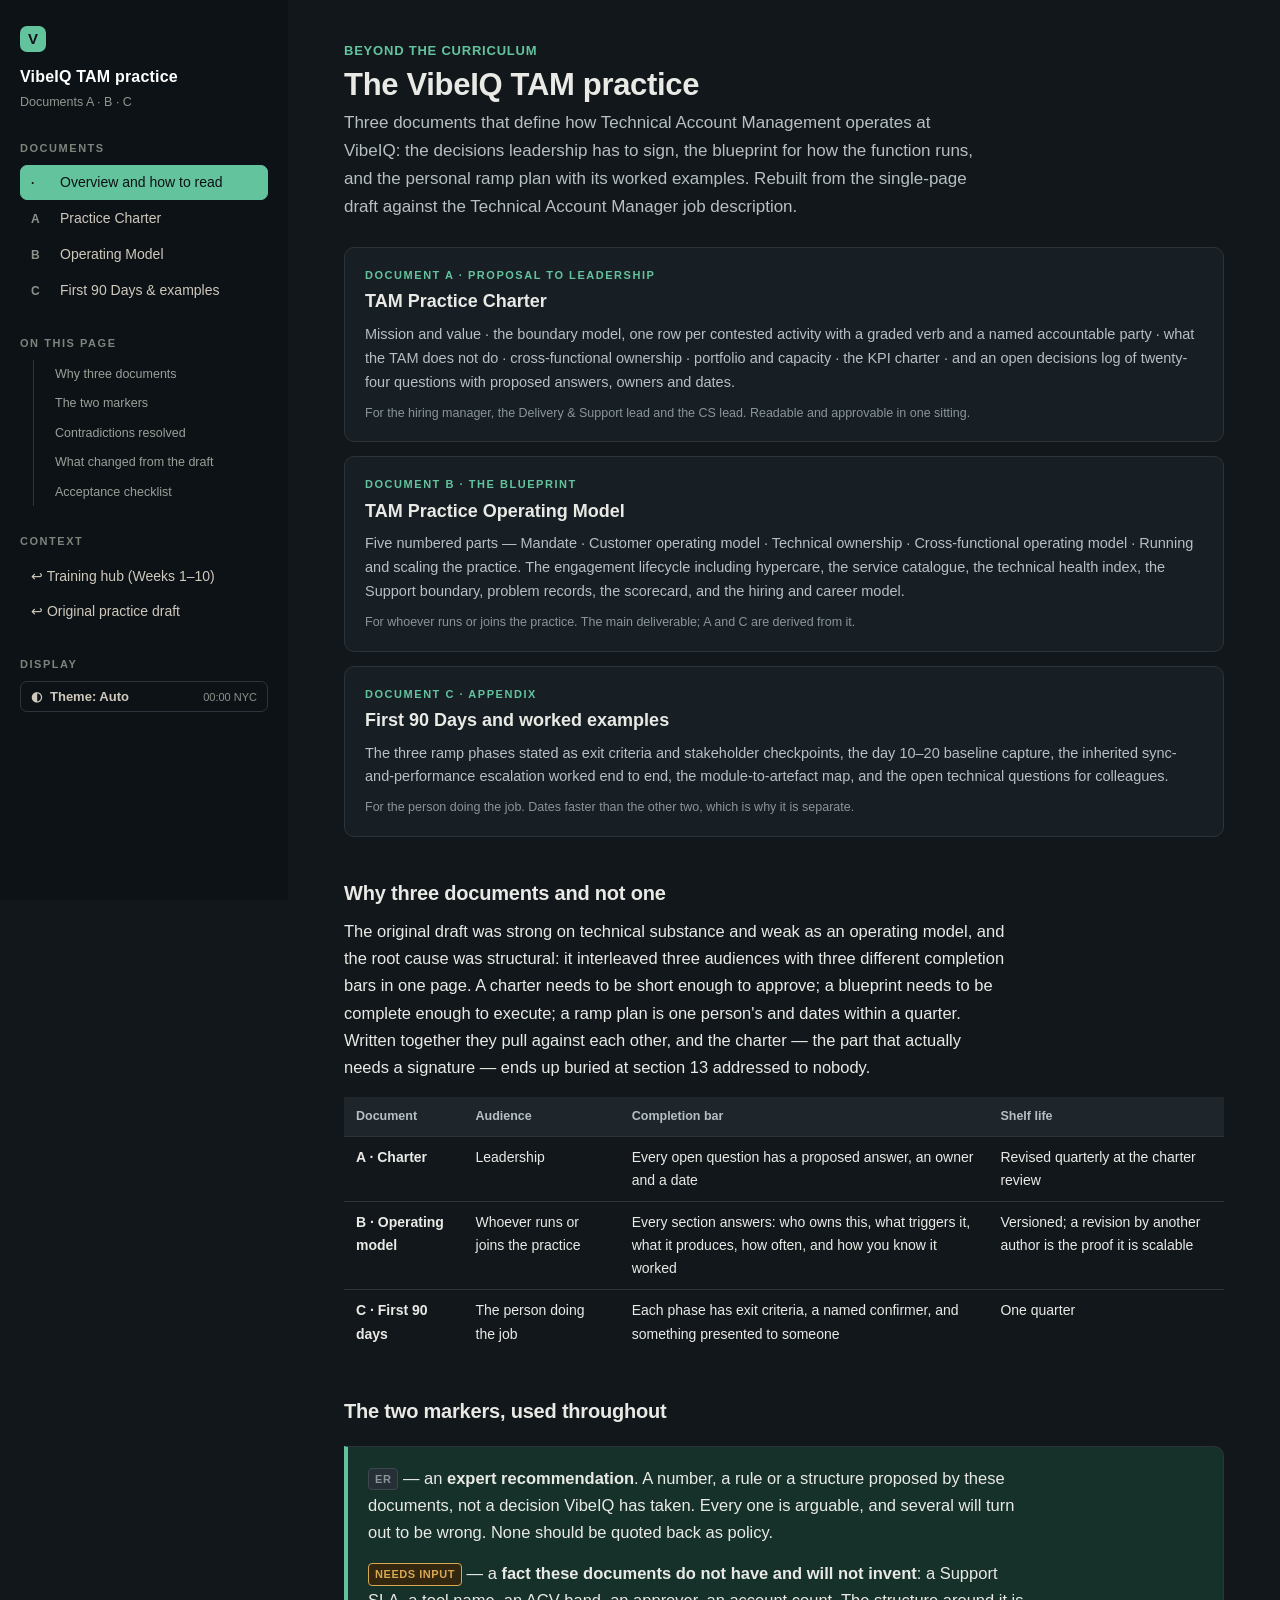
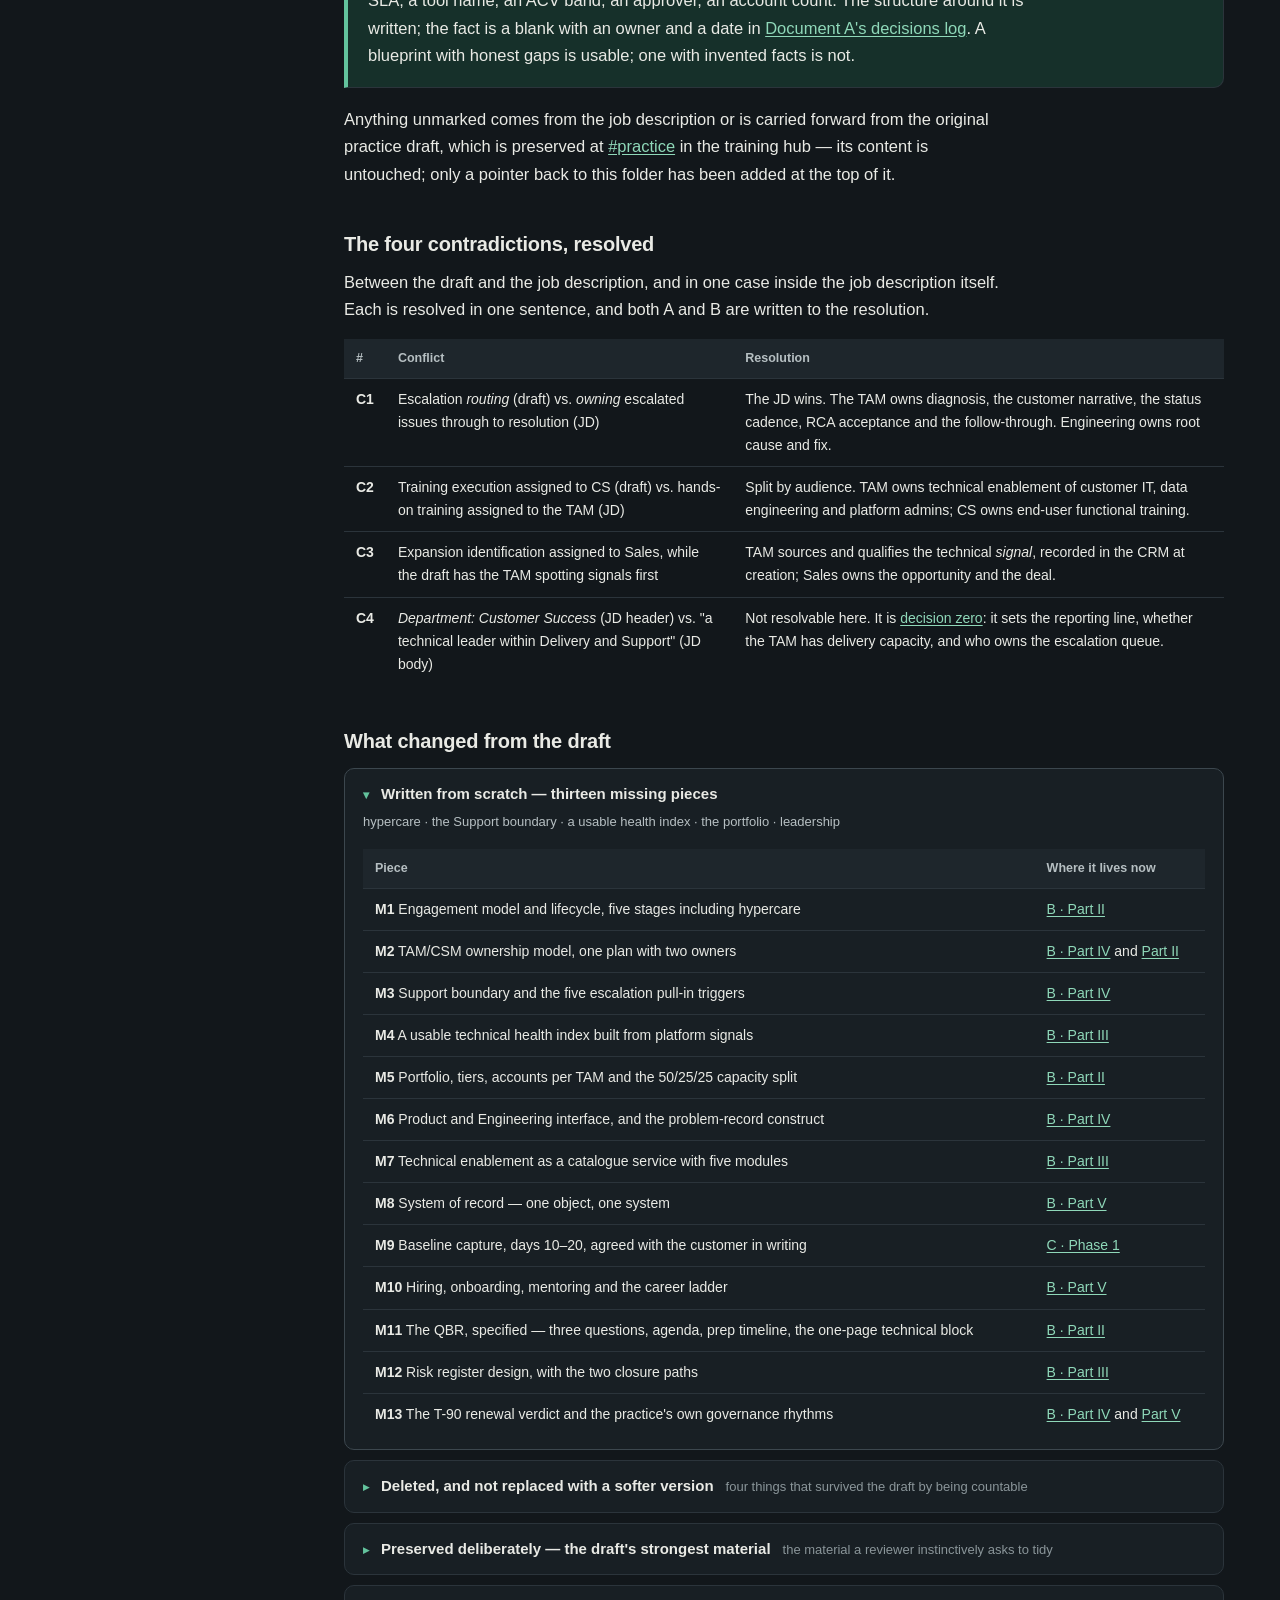
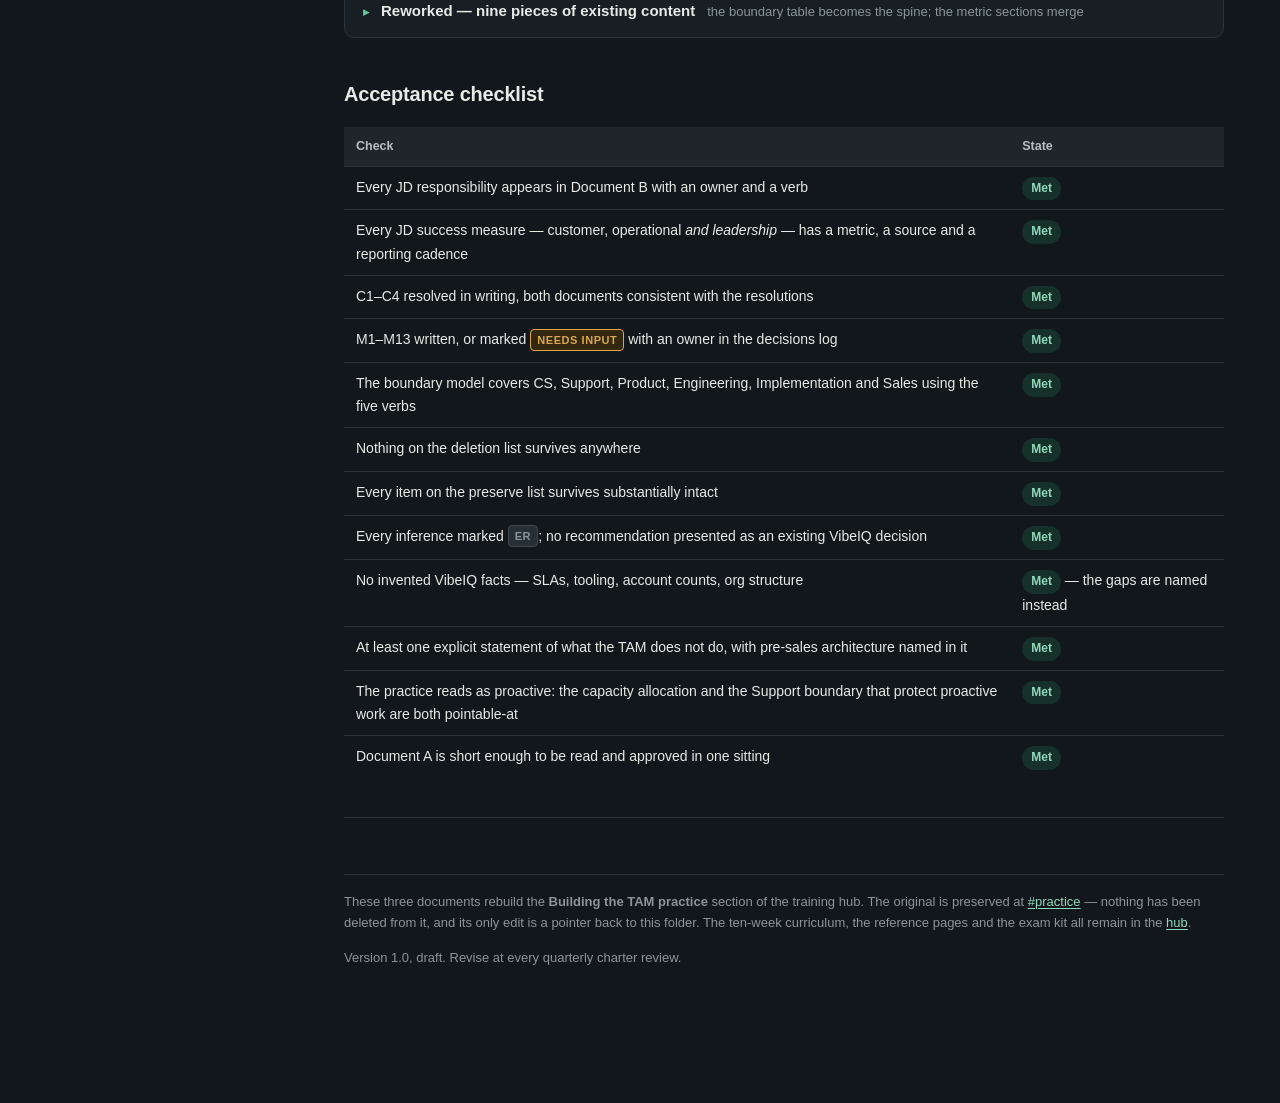
==== practice/index.html @ 3823ddb2 "Rebuild the TAM practice as three documents in practice/ The #practice page was strong on technical " ====
<!doctype html>
<html lang="en">
<meta charset="utf-8">
<meta name="viewport" content="width=device-width, initial-scale=1">
<title>VibeIQ TAM Practice — Documents A, B and C</title>
<link rel="stylesheet" href="practice.css">
<link rel="stylesheet" href="../theme.css">
<script src="../theme.js"></script>
<body>
<div class="wrap">

<aside class="sidebar">
  <div class="brand">
    <div class="dot">V</div>
    <h1>VibeIQ TAM practice</h1>
    <p>Documents A · B · C</p>
  </div>

  <div class="navlabel">DOCUMENTS</div>
  <nav>
    <a href="index.html" class="active"><span class="wk">·</span> Overview and how to read</a>
    <a href="charter.html"><span class="wk">A</span> Practice Charter</a>
    <a href="operating-model.html"><span class="wk">B</span> Operating Model</a>
    <a href="first-90-days.html"><span class="wk">C</span> First 90 Days &amp; examples</a>
  </nav>

  <div class="navlabel">ON THIS PAGE</div>
  <nav>
    <div class="sub">
      <a href="#three">Why three documents</a>
      <a href="#markers">The two markers</a>
      <a href="#resolutions">Contradictions resolved</a>
      <a href="#changes">What changed from the draft</a>
      <a href="#checklist">Acceptance checklist</a>
    </div>
  </nav>

  <div class="navlabel">CONTEXT</div>
  <nav>
    <a href="../index.html">↩ Training hub (Weeks 1–10)</a>
    <a href="../index.html#practice">↩ Original practice draft</a>
  </nav>

  <div class="navlabel">DISPLAY</div>
  <button class="themectl" data-theme-toggle type="button"></button>
</aside>

<main class="main">
  <div class="topbar">
    <button data-nav-toggle type="button">☰</button>
    <span>TAM practice</span>
  </div>

  <div class="col">

    <p class="eyebrow">Beyond the curriculum</p>
    <h2 class="title">The VibeIQ TAM practice</h2>
    <p class="lede">Three documents that define how Technical Account Management operates at VibeIQ:
      the decisions leadership has to sign, the blueprint for how the function runs, and the personal
      ramp plan with its worked examples. Rebuilt from the single-page draft against the Technical
      Account Manager job description.</p>

    <div class="dgrid">
      <a class="dcard" href="charter.html">
        <span class="dk">Document A · proposal to leadership</span>
        <span class="dt">TAM Practice Charter</span>
        <p class="dd">Mission and value · the boundary model, one row per contested activity with a
          graded verb and a named accountable party · what the TAM does not do · cross-functional
          ownership · portfolio and capacity · the KPI charter · and an open decisions log of
          twenty-four questions with proposed answers, owners and dates.</p>
        <p class="dm">For the hiring manager, the Delivery &amp; Support lead and the CS lead.
          Readable and approvable in one sitting.</p>
      </a>
      <a class="dcard" href="operating-model.html">
        <span class="dk">Document B · the blueprint</span>
        <span class="dt">TAM Practice Operating Model</span>
        <p class="dd">Five numbered parts — Mandate · Customer operating model · Technical ownership ·
          Cross-functional operating model · Running and scaling the practice. The engagement
          lifecycle including hypercare, the service catalogue, the technical health index, the
          Support boundary, problem records, the scorecard, and the hiring and career model.</p>
        <p class="dm">For whoever runs or joins the practice. The main deliverable; A and C are
          derived from it.</p>
      </a>
      <a class="dcard" href="first-90-days.html">
        <span class="dk">Document C · appendix</span>
        <span class="dt">First 90 Days and worked examples</span>
        <p class="dd">The three ramp phases stated as exit criteria and stakeholder checkpoints, the
          day 10–20 baseline capture, the inherited sync-and-performance escalation worked end to
          end, the module-to-artefact map, and the open technical questions for colleagues.</p>
        <p class="dm">For the person doing the job. Dates faster than the other two, which is why it
          is separate.</p>
      </a>
    </div>

<!-- ==================================================================== -->
    <h3 id="three">Why three documents and not one</h3>

    <p>The original draft was strong on technical substance and weak as an operating model, and the
      root cause was structural: it interleaved three audiences with three different completion bars
      in one page. A charter needs to be short enough to approve; a blueprint needs to be complete
      enough to execute; a ramp plan is one person's and dates within a quarter. Written together they
      pull against each other, and the charter — the part that actually needs a signature — ends up
      buried at section 13 addressed to nobody.</p>

    <div class="tscroll">
      <table>
        <thead><tr><th>Document</th><th>Audience</th><th>Completion bar</th><th>Shelf life</th></tr></thead>
        <tbody>
          <tr><td><strong>A · Charter</strong></td><td>Leadership</td><td>Every open question has a proposed answer, an owner and a date</td><td>Revised quarterly at the charter review</td></tr>
          <tr><td><strong>B · Operating model</strong></td><td>Whoever runs or joins the practice</td><td>Every section answers: who owns this, what triggers it, what it produces, how often, and how you know it worked</td><td>Versioned; a revision by another author is the proof it is scalable</td></tr>
          <tr><td><strong>C · First 90 days</strong></td><td>The person doing the job</td><td>Each phase has exit criteria, a named confirmer, and something presented to someone</td><td>One quarter</td></tr>
        </tbody>
      </table>
    </div>

<!-- ==================================================================== -->
    <h3 id="markers">The two markers, used throughout</h3>

    <div class="card keystone">
      <p><span class="er">ER</span> — an <strong>expert recommendation</strong>. A number, a rule or a
        structure proposed by these documents, not a decision VibeIQ has taken. Every one is arguable,
        and several will turn out to be wrong. None should be quoted back as policy.</p>
      <p style="margin-bottom:0"><span class="ni">NEEDS INPUT</span> — a <strong>fact these documents
        do not have and will not invent</strong>: a Support SLA, a tool name, an ACV band, an
        approver, an account count. The structure around it is written; the fact is a blank with an
        owner and a date in <a class="link" href="charter.html#decisions">Document A's decisions
        log</a>. A blueprint with honest gaps is usable; one with invented facts is not.</p>
    </div>

    <p>Anything unmarked comes from the job description or is carried forward from the original
      practice draft, which is preserved at
      <a class="link" href="../index.html#practice">#practice</a> in the training hub — its content is
      untouched; only a pointer back to this folder has been added at the top of it.</p>

<!-- ==================================================================== -->
    <h3 id="resolutions">The four contradictions, resolved</h3>

    <p>Between the draft and the job description, and in one case inside the job description itself.
      Each is resolved in one sentence, and both A and B are written to the resolution.</p>

    <div class="tscroll wide">
      <table>
        <thead><tr><th style="width:3em">#</th><th>Conflict</th><th>Resolution</th></tr></thead>
        <tbody>
          <tr><td><strong>C1</strong></td><td>Escalation <em>routing</em> (draft) vs. <em>owning</em> escalated issues through to resolution (JD)</td><td>The JD wins. The TAM owns diagnosis, the customer narrative, the status cadence, RCA acceptance and the follow-through. Engineering owns root cause and fix.</td></tr>
          <tr><td><strong>C2</strong></td><td>Training execution assigned to CS (draft) vs. hands-on training assigned to the TAM (JD)</td><td>Split by audience. TAM owns technical enablement of customer IT, data engineering and platform admins; CS owns end-user functional training.</td></tr>
          <tr><td><strong>C3</strong></td><td>Expansion identification assigned to Sales, while the draft has the TAM spotting signals first</td><td>TAM sources and qualifies the technical <em>signal</em>, recorded in the CRM at creation; Sales owns the opportunity and the deal.</td></tr>
          <tr><td><strong>C4</strong></td><td><em>Department: Customer Success</em> (JD header) vs. "a technical leader within Delivery and Support" (JD body)</td><td>Not resolvable here. It is <a class="link" href="charter.html#decisions">decision zero</a>: it sets the reporting line, whether the TAM has delivery capacity, and who owns the escalation queue.</td></tr>
        </tbody>
      </table>
    </div>

<!-- ==================================================================== -->
    <h3 id="changes">What changed from the draft</h3>

    <details open>
      <summary><span class="plabel">Written from scratch — thirteen missing pieces</span>
        <span class="ppeek">hypercare · the Support boundary · a usable health index · the portfolio · leadership</span></summary>
      <div class="tscroll">
        <table>
          <thead><tr><th>Piece</th><th>Where it lives now</th></tr></thead>
          <tbody>
            <tr><td><strong>M1</strong> Engagement model and lifecycle, five stages including hypercare</td><td><a class="link" href="operating-model.html#lifecycle">B · Part II</a></td></tr>
            <tr><td><strong>M2</strong> TAM/CSM ownership model, one plan with two owners</td><td><a class="link" href="operating-model.html#with-cs">B · Part IV</a> and <a class="link" href="operating-model.html#account-plan">Part II</a></td></tr>
            <tr><td><strong>M3</strong> Support boundary and the five escalation pull-in triggers</td><td><a class="link" href="operating-model.html#with-support">B · Part IV</a></td></tr>
            <tr><td><strong>M4</strong> A usable technical health index built from platform signals</td><td><a class="link" href="operating-model.html#health">B · Part III</a></td></tr>
            <tr><td><strong>M5</strong> Portfolio, tiers, accounts per TAM and the 50/25/25 capacity split</td><td><a class="link" href="operating-model.html#portfolio">B · Part II</a></td></tr>
            <tr><td><strong>M6</strong> Product and Engineering interface, and the problem-record construct</td><td><a class="link" href="operating-model.html#with-product">B · Part IV</a></td></tr>
            <tr><td><strong>M7</strong> Technical enablement as a catalogue service with five modules</td><td><a class="link" href="operating-model.html#adoption">B · Part III</a></td></tr>
            <tr><td><strong>M8</strong> System of record — one object, one system</td><td><a class="link" href="operating-model.html#tooling">B · Part V</a></td></tr>
            <tr><td><strong>M9</strong> Baseline capture, days 10–20, agreed with the customer in writing</td><td><a class="link" href="first-90-days.html#baseline">C · Phase 1</a></td></tr>
            <tr><td><strong>M10</strong> Hiring, onboarding, mentoring and the career ladder</td><td><a class="link" href="operating-model.html#people">B · Part V</a></td></tr>
            <tr><td><strong>M11</strong> The QBR, specified — three questions, agenda, prep timeline, the one-page technical block</td><td><a class="link" href="operating-model.html#account-plan">B · Part II</a></td></tr>
            <tr><td><strong>M12</strong> Risk register design, with the two closure paths</td><td><a class="link" href="operating-model.html#health">B · Part III</a></td></tr>
            <tr><td><strong>M13</strong> The T-90 renewal verdict and the practice's own governance rhythms</td><td><a class="link" href="operating-model.html#with-cs">B · Part IV</a> and <a class="link" href="operating-model.html#governance">Part V</a></td></tr>
          </tbody>
        </table>
      </div>
    </details>

    <details>
      <summary><span class="plabel">Deleted, and not replaced with a softer version</span>
        <span class="ppeek">four things that survived the draft by being countable</span></summary>
      <ul>
        <li><strong>Account health score as "risk indicators identified ÷ total possible".</strong> An
          unknowable denominator, a numerator that rewards finding more risks, and a number that
          measures the TAM rather than the account. Replaced by the six-signal
          <a class="link" href="operating-model.html#health">technical health index</a>.</li>
        <li><strong>"Scheduled QBR cadence adherence" as a metric.</strong> Satisfied by holding a bad
          meeting — exactly the activity-without-outcome measure the draft's own anti-metrics tier
          rejects. Replaced by <em>dated actions produced per QBR and closed by the next one</em>.</li>
        <li><strong>"Zero drift incidents" as year-one evidence.</strong> Absence-of-event evidence,
          the same failure as "no escalations last quarter". The evidence is the audit that ran and
          the checklist that was adopted.</li>
        <li><strong>"12-month technical roadmap with dependency tree" as a day 61–90 deliverable.</strong>
          It presumes authority and inputs a ninety-day TAM does not have. Downgraded to a 12-month
          roadmap <em>of themes</em>, co-authored with the customer's IT lead and explicitly dependent
          on VibeIQ roadmap confirmation.</li>
      </ul>
    </details>

    <details>
      <summary><span class="plabel">Preserved deliberately — the draft's strongest material</span>
        <span class="ppeek">the material a reviewer instinctively asks to tidy</span></summary>
      <p>Carried forward substantially intact, because it is the part that costs the author something
        and therefore the part that is credible:</p>
      <ul>
        <li>The <strong>anti-metrics tier</strong>, including "no escalations last quarter" named as a
          possible sign of underdiagnosis, "the system is working" as unqualified, activity metrics
          with no outcome tie, and TAM billable hours as an inverted incentive.</li>
        <li>The <strong>instrumentation discipline</strong> — a source, a caveat and a validity horizon
          for every number, including the 90-day workflow dashboard and the 24-hour baseline link
          expiry. Where a signal has no source, that is a finding, not a gap.</li>
        <li>The <strong>honest MTTR treatment</strong> — containment and permanent-fix clocks kept
          separate, a stop-clock rule agreed in advance, never averaged.</li>
        <li>The <strong>honest NPS treatment</strong> — the TAM-moveable portion is "would recommend
          this TAM", moved by predictive discovery and escalation clarity rather than responsiveness,
          reported alongside account NPS with both labelled.</li>
        <li>The <strong>templating rule</strong> — anything done twice gets templated the second time
          it is done, while the second instance is still fresh — and the Tier 1/2/3 classification.</li>
        <li>The <strong>day-one sequence</strong> — configuration export before anyone's memory, then
          an end-to-end record trace, then the attribute-ownership audit and data-model health check.</li>
        <li>The <strong>attribute-ownership map</strong>, one row per attribute across three systems
          with a conflict rule.</li>
        <li>The <strong>relationship habit</strong> — bring one risk you found before the customer did,
          every time.</li>
        <li><strong>"Named, repeatable deliverables rather than availability"</strong> as the
          organising idea of the service catalogue.</li>
        <li><strong>Every citation to the Week 1–10 artefacts</strong>, mapped explicitly in
          <a class="link" href="first-90-days.html#artefact-map">Document C</a>.</li>
      </ul>
    </details>

    <details>
      <summary><span class="plabel">Reworked — nine pieces of existing content</span>
        <span class="ppeek">the boundary table becomes the spine; the metric sections merge</span></summary>
      <div class="tscroll">
        <table>
          <tbody>
            <tr><th style="width:4em">E1</th><td>The boundary table is rebuilt with graded verbs and rows for Support, Implementation and the CSM, and placed at the top of both A and B.</td></tr>
            <tr><th>E2</th><td>The service catalogue gains trigger, duration, required inputs, output artefact and who else is involved — then a map to lifecycle stage and tier.</td></tr>
            <tr><th>E3</th><td>The two overlapping metric sections merge into one, anchored on the job description's fourteen criteria, with the four tiers folded in as a classification.</td></tr>
            <tr><th>E4</th><td>A causal metric hierarchy replaces the flat tier list, with one rule — a level cannot be green while the level below it is red — and reporting split by audience.</td></tr>
            <tr><th>E5</th><td>Operating detail added to the cadence rhythms, the improvement pipeline (WIP cap of three), instrumentation (dashboard, owner, manual flags) and template tiering (a six-part template standard).</td></tr>
            <tr><th>E6</th><td>Days 31–90 rewritten as phase exit criteria and stakeholder checkpoints instead of one item per week.</td></tr>
            <tr><th>E7</th><td>The inherited escalation moves to Document C and is referenced from B's escalation section.</td></tr>
            <tr><th>E8</th><td>"Growth, technically led" is dissolved: the signals move into technical health, the handoff into the Sales section.</td></tr>
            <tr><th>E9</th><td>The ask list becomes a decisions log with owners, forums, target dates and status.</td></tr>
          </tbody>
        </table>
      </div>
    </details>

<!-- ==================================================================== -->
    <h3 id="checklist">Acceptance checklist</h3>

    <div class="tscroll">
      <table>
        <thead><tr><th>Check</th><th>State</th></tr></thead>
        <tbody>
          <tr><td>Every JD responsibility appears in Document B with an owner and a verb</td><td><span class="pill p-green">Met</span></td></tr>
          <tr><td>Every JD success measure — customer, operational <em>and leadership</em> — has a metric, a source and a reporting cadence</td><td><span class="pill p-green">Met</span></td></tr>
          <tr><td>C1–C4 resolved in writing, both documents consistent with the resolutions</td><td><span class="pill p-green">Met</span></td></tr>
          <tr><td>M1–M13 written, or marked <span class="ni">NEEDS INPUT</span> with an owner in the decisions log</td><td><span class="pill p-green">Met</span></td></tr>
          <tr><td>The boundary model covers CS, Support, Product, Engineering, Implementation and Sales using the five verbs</td><td><span class="pill p-green">Met</span></td></tr>
          <tr><td>Nothing on the deletion list survives anywhere</td><td><span class="pill p-green">Met</span></td></tr>
          <tr><td>Every item on the preserve list survives substantially intact</td><td><span class="pill p-green">Met</span></td></tr>
          <tr><td>Every inference marked <span class="er">ER</span>; no recommendation presented as an existing VibeIQ decision</td><td><span class="pill p-green">Met</span></td></tr>
          <tr><td>No invented VibeIQ facts — SLAs, tooling, account counts, org structure</td><td><span class="pill p-green">Met</span> — the gaps are named instead</td></tr>
          <tr><td>At least one explicit statement of what the TAM does not do, with pre-sales architecture named in it</td><td><span class="pill p-green">Met</span></td></tr>
          <tr><td>The practice reads as proactive: the capacity allocation and the Support boundary that protect proactive work are both pointable-at</td><td><span class="pill p-green">Met</span></td></tr>
          <tr><td>Document A is short enough to be read and approved in one sitting</td><td><span class="pill p-green">Met</span></td></tr>
        </tbody>
      </table>
    </div>

    <hr class="divider">
    <div class="foot">
      <p>These three documents rebuild the <strong>Building the TAM practice</strong> section of the
        training hub. The original is preserved at
        <a class="link" href="../index.html#practice">#practice</a> — nothing has been deleted from it,
        and its only edit is a pointer back to this folder.
        The ten-week curriculum, the reference pages and the exam kit all remain in the
        <a class="link" href="../index.html">hub</a>.</p>
      <p>Version 1.0, draft. Revise at every quarterly charter review.</p>
    </div>

  </div>
</main>
</div>
<div class="scrim"></div>
<script src="practice.js"></script>
</body>
</html>
---- practice/practice.css ----
/* ==========================================================================
   VibeIQ TAM practice — shared stylesheet for the three practice documents

   The hub (../index.html) carries its styles inline because it is one page.
   This folder is four pages, so the same design tokens and component styles
   live here once. The token names are identical to the hub's :root block on
   purpose: ../theme.css redefines those names for the night palette and works
   unchanged against these pages.

   Anything added here needs a token in :root first — nothing below should be
   a one-off hex, or the night theme breaks silently.
   ========================================================================== */

:root{
  --ink:#141a1f;
  --ink-2:#3d4954;
  --ink-3:#6b7883;
  --paper:#f6f4ef;
  --panel:#ffffff;
  --line:#e2ddd3;
  --line-strong:#cfc8ba;
  --accent:#1d6e56;
  --accent-soft:#e1f0ea;
  --accent-ink:#0f4536;
  --amber:#9a6410;
  --amber-soft:#f6ecd8;
  --coral:#b0442a;
  --coral-soft:#f7e6df;
  --blue:#1a5a94;
  --blue-soft:#e4eef7;
  --crit:#a32d2d;
  --crit-soft:#f8e7e7;
  --sidebar-bg:#141a1f;
  --slab-bg:#141a1f;
  --code-bg:#eee9df;
  --code-ink:#3a2f1e;
  --th-bg:#efeadf;
  --track:#e6e1d6;
  --pill-neutral:#eceae4;
  --figure-bg:#ffffff;
  --sidebar-w:288px;
  --maxw:880px;
  --radius:10px;
}
*{box-sizing:border-box}
body{
  margin:0;color:var(--ink);background:var(--paper);
  font-family:-apple-system,BlinkMacSystemFont,"Segoe UI",Roboto,Helvetica,Arial,sans-serif;
  font-size:16.5px;line-height:1.65;-webkit-font-smoothing:antialiased;
}
code{font-family:ui-monospace,SFMono-Regular,Menlo,Consolas,monospace;font-size:.86em;
  background:var(--code-bg);padding:.08em .38em;border-radius:4px;color:var(--code-ink)}

/* ---- Layout ------------------------------------------------------------ */
.wrap{display:flex;min-height:100vh}
.sidebar{
  width:var(--sidebar-w);flex:0 0 var(--sidebar-w);
  background:var(--sidebar-bg);color:#d8d2c6;
  position:sticky;top:0;height:100vh;overflow-y:auto;padding:26px 20px 40px;
}
.brand{display:flex;flex-direction:column;gap:2px;margin-bottom:8px}
.brand .dot{width:26px;height:26px;border-radius:7px;background:var(--accent);
  display:flex;align-items:center;justify-content:center;color:#fff;font-weight:700;font-size:15px;margin-bottom:10px}
.brand h1{font-size:16px;margin:0;color:#fff;font-weight:600;letter-spacing:.2px}
.brand p{margin:0;font-size:12.5px;color:#8f978f}
.navlabel{font-size:11px;letter-spacing:.14em;color:#7c847c;margin:26px 0 8px;font-weight:600}
nav a{
  display:flex;align-items:baseline;gap:9px;text-decoration:none;color:#cfc9bd;
  padding:7px 10px;border-radius:7px;font-size:14px;line-height:1.35;margin:1px 0;
  border:1px solid transparent;transition:background .12s,color .12s;
}
nav a:hover{background:#1e262d;color:#fff}
nav a.active{background:var(--accent);color:#fff;border-color:var(--accent)}
nav a .wk{font-variant-numeric:tabular-nums;font-size:12px;color:#8a938a;min-width:20px;font-weight:700}
nav a.active .wk{color:#cdeadf}
.sub{margin:1px 0 7px 13px;padding-left:11px;border-left:1px solid #2c353d}
.sub a{font-size:12.5px;padding:5px 9px;color:#98a198;line-height:1.32;gap:0}
.sub a:hover{background:#1e262d;color:#fff}
.sub a.here{color:#7fd3b4;font-weight:600}

.main{flex:1;min-width:0;display:flex;justify-content:center;padding:0 28px 120px}
.col{width:100%;max-width:var(--maxw);padding-top:40px}

.eyebrow{color:var(--accent);font-weight:600;font-size:13px;margin:0 0 6px;
  letter-spacing:.06em;text-transform:uppercase}
h2.title{font-size:31px;line-height:1.15;margin:0 0 6px;font-weight:650;letter-spacing:-.01em}
.lede{font-size:17px;color:var(--ink-2);margin:0 0 26px;max-width:68ch}
h3{font-size:20px;margin:40px 0 8px;font-weight:620;letter-spacing:-.01em;scroll-margin-top:20px}
h4{font-size:16px;margin:24px 0 6px;font-weight:620;color:var(--ink)}
h5{font-size:11.5px;margin:18px 0 5px;font-weight:700;letter-spacing:.1em;
  text-transform:uppercase;color:var(--accent-ink)}
p{margin:0 0 14px;max-width:72ch}
ul,ol{max-width:72ch;margin:0 0 14px;padding-left:22px}
li{margin:5px 0}
a.link{color:var(--accent-ink);text-decoration:underline;text-underline-offset:2px}
.divider{height:1px;background:var(--line);border:0;margin:38px 0}

/* Part headers — Parts I–V are a dependency order and are numbered; the
   sections inside a part are a set and are not. */
.part{background:var(--slab-bg);color:#e8e3d8;border-radius:var(--radius);
  padding:18px 22px;margin:46px 0 8px}
.part .pn{font-size:11.5px;letter-spacing:.16em;text-transform:uppercase;
  color:#7fd3b4;font-weight:700;margin:0 0 3px}
.part h3{margin:0;color:#fff;font-size:22px}
.part p{margin:8px 0 0;color:#cfc9bd;font-size:14.5px;max-width:70ch}

/* ---- On this page ------------------------------------------------------ */
.toc{background:var(--panel);border:1px solid var(--line);border-left:4px solid var(--accent);
  border-radius:0 var(--radius) var(--radius) 0;padding:15px 20px 16px;margin:0 0 30px}
.toc h4{margin:0 0 10px;font-size:11.5px;letter-spacing:.13em;text-transform:uppercase;
  color:var(--accent-ink);font-weight:700}
.toc ol{list-style:none;counter-reset:toc;padding:0;margin:0;max-width:none}
.toc li{counter-increment:toc;margin:0;font-size:14px;line-height:1.4}
.toc a{display:flex;align-items:baseline;gap:8px;color:var(--ink-2);text-decoration:none;
  padding:4px 8px;margin:1px 0;border-radius:6px;transition:background .12s,color .12s}
.toc a::before{content:counter(toc)".";flex:0 0 auto;min-width:1.8em;text-align:right;
  color:var(--accent);font-weight:700;font-variant-numeric:tabular-nums;font-size:12.5px}
.toc a:hover{background:var(--accent);color:#fff}
.toc a:hover::before{color:#fff}
.toc.plain ol{counter-reset:none}
.toc.plain a::before{content:"→";min-width:1.2em;text-align:left}

/* ---- Callouts ---------------------------------------------------------- */
.card{background:var(--panel);border:1px solid var(--line);border-radius:var(--radius);
  padding:18px 20px;margin:18px 0}
.card > *:last-child{margin-bottom:0}
.keystone{border-left:4px solid var(--accent);border-radius:0 var(--radius) var(--radius) 0;
  background:var(--accent-soft)}
.keystone h4{color:var(--accent-ink);margin-top:0}
.warn{border-left:4px solid var(--amber);border-radius:0 var(--radius) var(--radius) 0;
  background:var(--amber-soft)}
.warn h4{color:var(--amber);margin-top:0}
.stop{border-left:4px solid var(--crit);border-radius:0 var(--radius) var(--radius) 0;
  background:var(--crit-soft)}
.stop h4{color:var(--crit);margin-top:0}
.note{border-left:4px solid var(--blue);border-radius:0 var(--radius) var(--radius) 0;
  background:var(--blue-soft)}
.note h4{color:var(--blue);margin-top:0}
.outcome{background:var(--slab-bg);color:#e8e3d8;border-radius:var(--radius);padding:20px 22px;margin:24px 0}
.outcome h4{color:#fff;margin-top:0}
.outcome ul{max-width:none}
.outcome li,.outcome p{color:#cfc9bd}
.outcome strong{color:#fff}

/* ---- Tables ------------------------------------------------------------ */
table{border-collapse:collapse;width:100%;margin:16px 0;font-size:14px}
th,td{text-align:left;padding:9px 12px;border-bottom:1px solid var(--line);vertical-align:top}
th{background:var(--th-bg);font-weight:600;font-size:12.5px;color:var(--ink-2)}
tbody tr:last-child td{border-bottom:0}
.tscroll{overflow-x:auto;margin:16px 0}
.tscroll table{margin:0;min-width:660px}
.tscroll.wide table{min-width:860px}
caption{caption-side:bottom;text-align:left;font-size:13px;color:var(--ink-3);padding-top:8px}

/* ---- The five verbs ----------------------------------------------------
   One verb model everywhere. Colour is a reading aid, never the meaning —
   the word is always printed. */
.v{display:inline-block;font-size:11.5px;font-weight:700;padding:2px 8px;border-radius:20px;
  white-space:nowrap;letter-spacing:.03em}
.v-owns{background:var(--accent-soft);color:var(--accent-ink)}
.v-contributes{background:var(--blue-soft);color:var(--blue)}
.v-advises{background:var(--amber-soft);color:var(--amber)}
.v-escalates{background:var(--coral-soft);color:var(--coral)}
.v-not{background:var(--crit-soft);color:var(--crit)}

/* ---- Provenance markers ------------------------------------------------
   [ER] = an expert recommendation, not a VibeIQ decision.
   [NEEDS INPUT] = a fact this document does not have and refuses to invent. */
.er,.ni{display:inline-block;font-size:11px;font-weight:700;letter-spacing:.05em;
  padding:1px 6px;border-radius:4px;white-space:nowrap;vertical-align:.08em}
.er{background:var(--pill-neutral);color:var(--ink-3);border:1px solid var(--line-strong)}
.ni{background:var(--amber-soft);color:var(--amber);border:1px solid var(--amber)}
.ni em{font-style:normal;font-weight:600}

.pill{display:inline-block;font-size:12px;font-weight:600;padding:2px 9px;border-radius:20px;white-space:nowrap}
.p-crit{background:var(--crit-soft);color:var(--crit)}
.p-imp{background:var(--amber-soft);color:var(--amber)}
.p-use{background:var(--blue-soft);color:var(--blue)}
.p-nice{background:var(--pill-neutral);color:var(--ink-3)}
.p-green{background:var(--accent-soft);color:var(--accent-ink)}

/* ---- Progressive disclosure -------------------------------------------- */
details{border:1px solid var(--line);border-radius:var(--radius);padding:0 18px;margin:10px 0;
  background:var(--panel)}
details[open]{padding-bottom:14px;border-color:var(--line-strong)}
summary{cursor:pointer;padding:13px 0;font-weight:600;font-size:15px;list-style:none;
  display:flex;flex-wrap:wrap;align-items:baseline;gap:4px 12px}
summary::-webkit-details-marker{display:none}
summary::before{content:"\25B8";color:var(--accent);font-weight:700;font-size:12px}
details[open] > summary::before{content:"\25BE"}
.plabel{font-weight:600;color:var(--ink)}
.ppeek{font-size:13px;font-weight:400;color:var(--ink-3)}
details[open] .ppeek{color:var(--ink-2)}
details > *:last-child{margin-bottom:0}
details > .tscroll:first-of-type{margin-top:4px}
.expandall{background:none;color:var(--accent-ink);border:1px solid var(--line-strong);
  border-radius:7px;padding:6px 12px;font-size:12.5px;font-weight:600;cursor:pointer;
  font-family:inherit;margin:4px 0 18px}
.expandall:hover{background:var(--accent-soft);border-color:var(--accent)}

/* ---- Numbered step list ------------------------------------------------ */
.steps{counter-reset:s;list-style:none;padding-left:0}
.steps li{counter-increment:s;position:relative;padding-left:38px;margin:14px 0}
.steps li::before{content:counter(s);position:absolute;left:0;top:1px;width:26px;height:26px;
  background:var(--accent);color:#fff;border-radius:50%;display:flex;align-items:center;
  justify-content:center;font-size:13px;font-weight:700}

/* ---- Document cards on the folder index -------------------------------- */
.dgrid{display:grid;grid-template-columns:1fr;gap:14px;margin:22px 0 8px}
.dcard{display:block;text-decoration:none;background:var(--panel);border:1px solid var(--line);
  border-radius:var(--radius);padding:18px 20px;transition:border-color .12s,background .12s}
.dcard:hover{border-color:var(--accent);background:var(--accent-soft)}
.dcard .dk{font-size:11px;letter-spacing:.14em;text-transform:uppercase;color:var(--accent);
  font-weight:700;display:block;margin-bottom:3px}
.dcard .dt{font-size:18px;font-weight:650;color:var(--ink);display:block;margin-bottom:6px}
.dcard .dd{font-size:14.5px;color:var(--ink-2);margin:0;max-width:none}
.dcard .dm{font-size:12.5px;color:var(--ink-3);margin:8px 0 0;max-width:none}

.foot{color:var(--ink-3);font-size:13px;margin-top:56px;border-top:1px solid var(--line);padding-top:16px}
.foot p{max-width:none}

.topbar{display:none}
@media (max-width:900px){
  .sidebar{position:fixed;left:0;top:0;transform:translateX(-100%);transition:transform .22s;
    z-index:40;box-shadow:0 0 40px rgba(0,0,0,.3)}
  body.nav-open .sidebar{transform:none}
  .main{padding:0 16px 100px}
  .col{padding-top:16px}
  .topbar{display:flex;position:sticky;top:0;z-index:30;background:var(--paper);
    border-bottom:1px solid var(--line);padding:10px 14px;align-items:center;gap:12px;margin:0 -16px 8px}
  .topbar button{background:var(--slab-bg);color:#fff;border:0;border-radius:8px;
    padding:8px 12px;font-size:14px;font-weight:600;font-family:inherit}
  .topbar span{font-weight:600;font-size:14px}
  .scrim{display:none;position:fixed;inset:0;background:rgba(0,0,0,.4);z-index:35}
  body.nav-open .scrim{display:block}
  h2.title{font-size:25px}
  summary{gap:2px 10px}
  .ppeek{flex-basis:100%}
}

@media print{
  .sidebar,.topbar,.expandall,.scrim{display:none!important}
  .main{padding:0}
  details{border:0;padding:0}
  details > summary{display:none}
  body{font-size:11pt}
  .part{background:none;color:var(--ink);border:2px solid var(--ink);padding:10px 14px}
  .part h3,.part p{color:var(--ink)}
  .outcome{background:none;color:var(--ink);border:1px solid var(--line-strong)}
  .outcome h4,.outcome li,.outcome p,.outcome strong{color:var(--ink)}
}
---- theme.css ----
/* ==========================================================================
   Palette nuit du hub de formation VibeIQ TAM

   Extraite de la page « VibeIQ Exam Kit » (cheatsheet.html), dont le mode
   sombre sert ici de référence : mêmes valeurs d'encre, de papier et
   d'accent, ré-exprimées avec les noms de tokens du hub.

   Le thème est posé sur <html data-theme="dark"> par theme.js, qui décide
   jour/nuit à partir de l'heure de New York (America/New_York).
   Aucune règle ici ne s'applique tant que cet attribut est absent, donc le
   thème clair de index.html reste le défaut si le script ne tourne pas.
   ========================================================================== */

:root[data-theme="dark"]{
  /* Encres et fonds — repris tels quels de l'Exam Kit */
  --ink:#e9eae5;
  --ink-2:#b6bfc2;
  --ink-3:#8a9599;
  --paper:#12171b;
  --panel:#181f24;
  --line:#2b343b;
  --line-strong:#3c474e;

  /* Accent : le vert du hub remonté en luminosité pour tenir sur fond sombre */
  --accent:#63c39d;
  --accent-soft:#16302a;
  --accent-ink:#8fd8b9;

  /* Couleurs sémantiques — même logique, versions désaturées et éclaircies */
  --amber:#d9a750;
  --amber-soft:#33270f;
  --coral:#e08363;
  --coral-soft:#361e17;
  --blue:#77b1e0;
  --blue-soft:#152a3d;
  --crit:#e58b8b;
  --crit-soft:#3a1d1d;

  /* Surfaces qui étaient codées en dur dans index.html avant cette feature */
  --sidebar-bg:#0d1216;   /* le rail reste plus sombre que le papier */
  --slab-bg:#0d1216;      /* cartes « I know this when I can… », bouton menu */
  --code-bg:#242d34;
  --code-ink:#e3dac9;
  --th-bg:#1e262c;
  --track:#2b343b;        /* fond des barres de progression */
  --pill-neutral:#262f36;
  --figure-bg:#f2f0ea;    /* les schémas SVG gardent leur carte claire */
}

/* Les diagrammes ont des remplissages en dur pensés pour un fond clair : on
   leur conserve leur carte, mais on adoucit le contact avec la page sombre. */
:root[data-theme="dark"] figure svg{
  border-color:var(--line-strong);
}

/* Les blocs <pre> des modules sont déjà sombres en thème clair ; en nuit on
   les distingue du papier par une bordure plutôt que par le contraste. */
:root[data-theme="dark"] pre{
  border:1px solid var(--line);
}

:root[data-theme="dark"] .sub a.here{color:var(--accent-ink)}
:root[data-theme="dark"] nav a.active{color:#0d1216}
:root[data-theme="dark"] nav a.active .wk{color:#0d1216}
:root[data-theme="dark"] .toc a:hover,
:root[data-theme="dark"] .toc a:hover::before{color:#0d1216}
:root[data-theme="dark"] .steps li::before{color:#0d1216}
:root[data-theme="dark"] .revealall{color:#0d1216}
:root[data-theme="dark"] .brand .dot{color:#0d1216}

/* ---- Le sélecteur de thème -------------------------------------------- */
.themectl{
  display:flex;align-items:center;gap:8px;width:100%;
  background:transparent;border:1px solid #2c353d;border-radius:7px;
  color:#cfc9bd;font-family:inherit;font-size:13px;font-weight:600;
  padding:7px 10px;cursor:pointer;text-align:left;
}
.themectl:hover{background:#1e262d;color:#fff}
.themectl:focus-visible{outline:2px solid var(--accent);outline-offset:2px}
.themectl .et{margin-left:auto;font-size:11px;font-weight:500;color:#8a938a;
  font-variant-numeric:tabular-nums}
.themectl:hover .et{color:#cfc9bd}
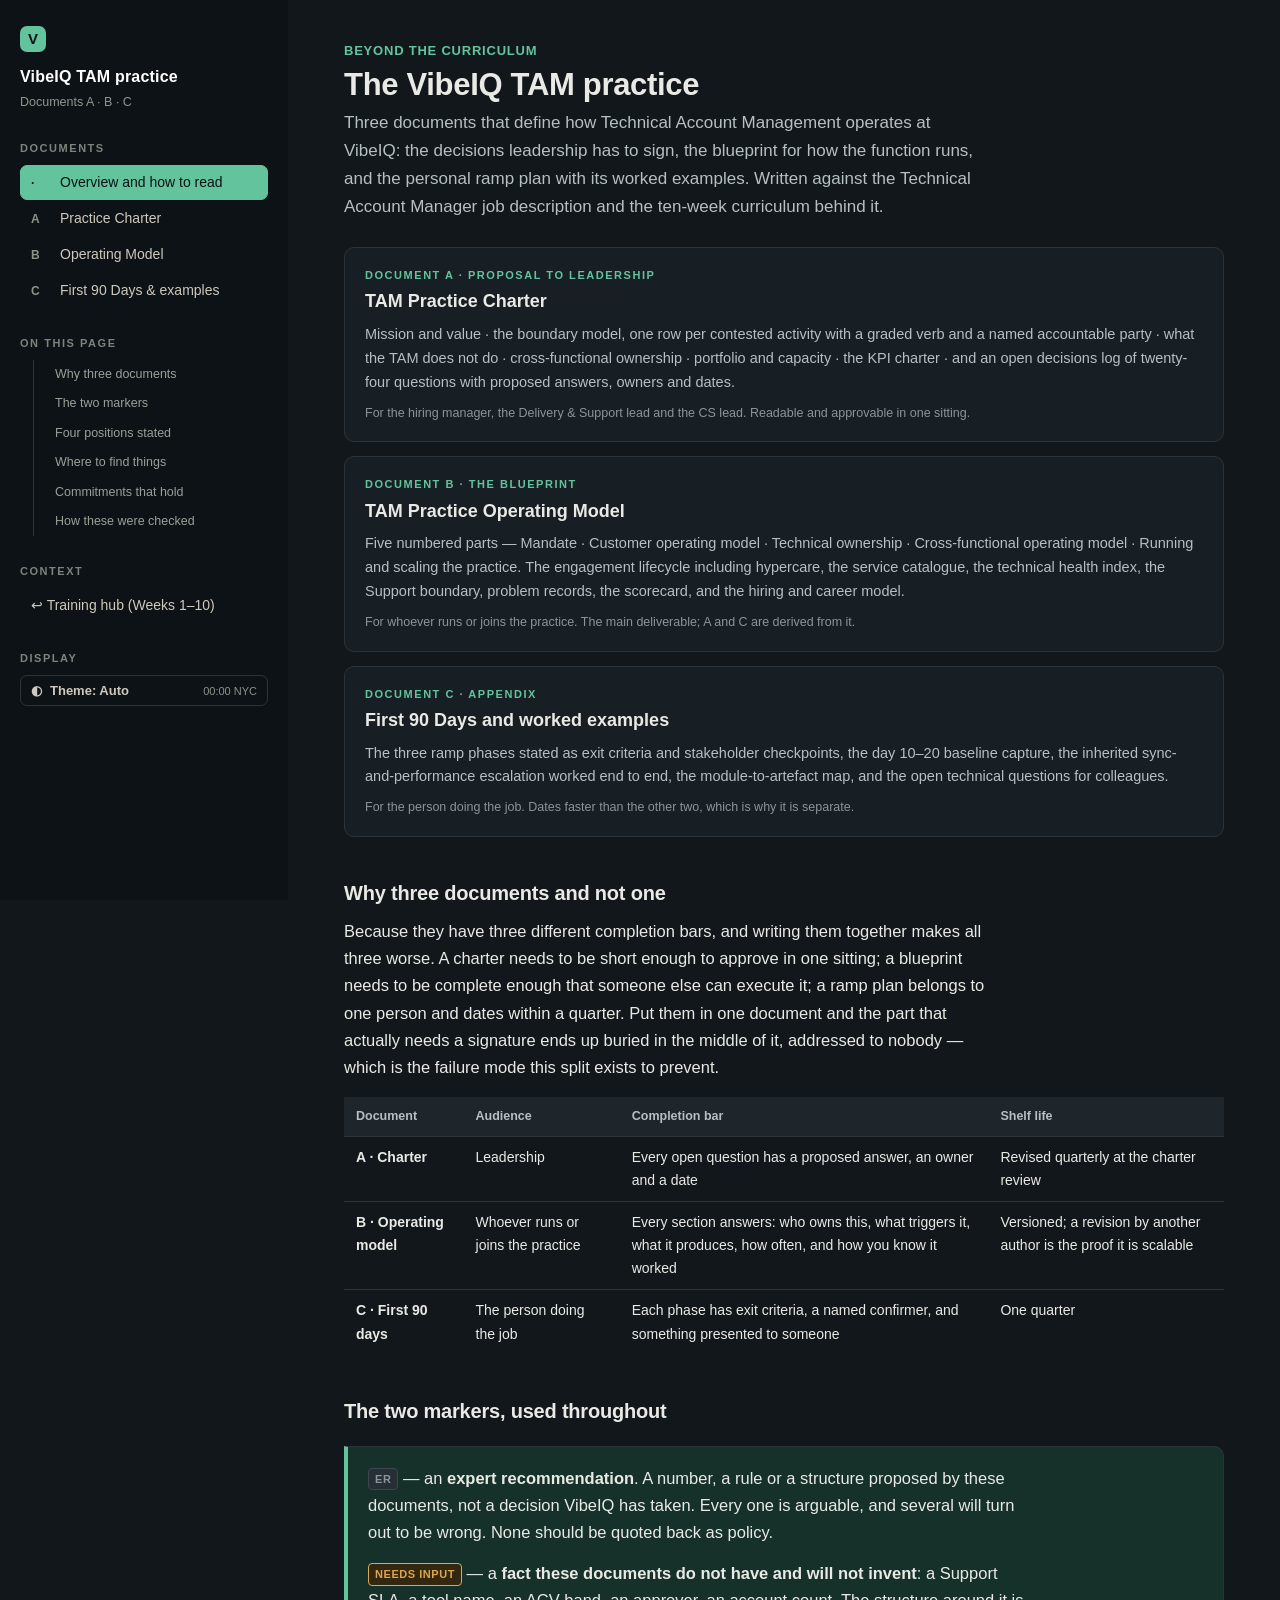
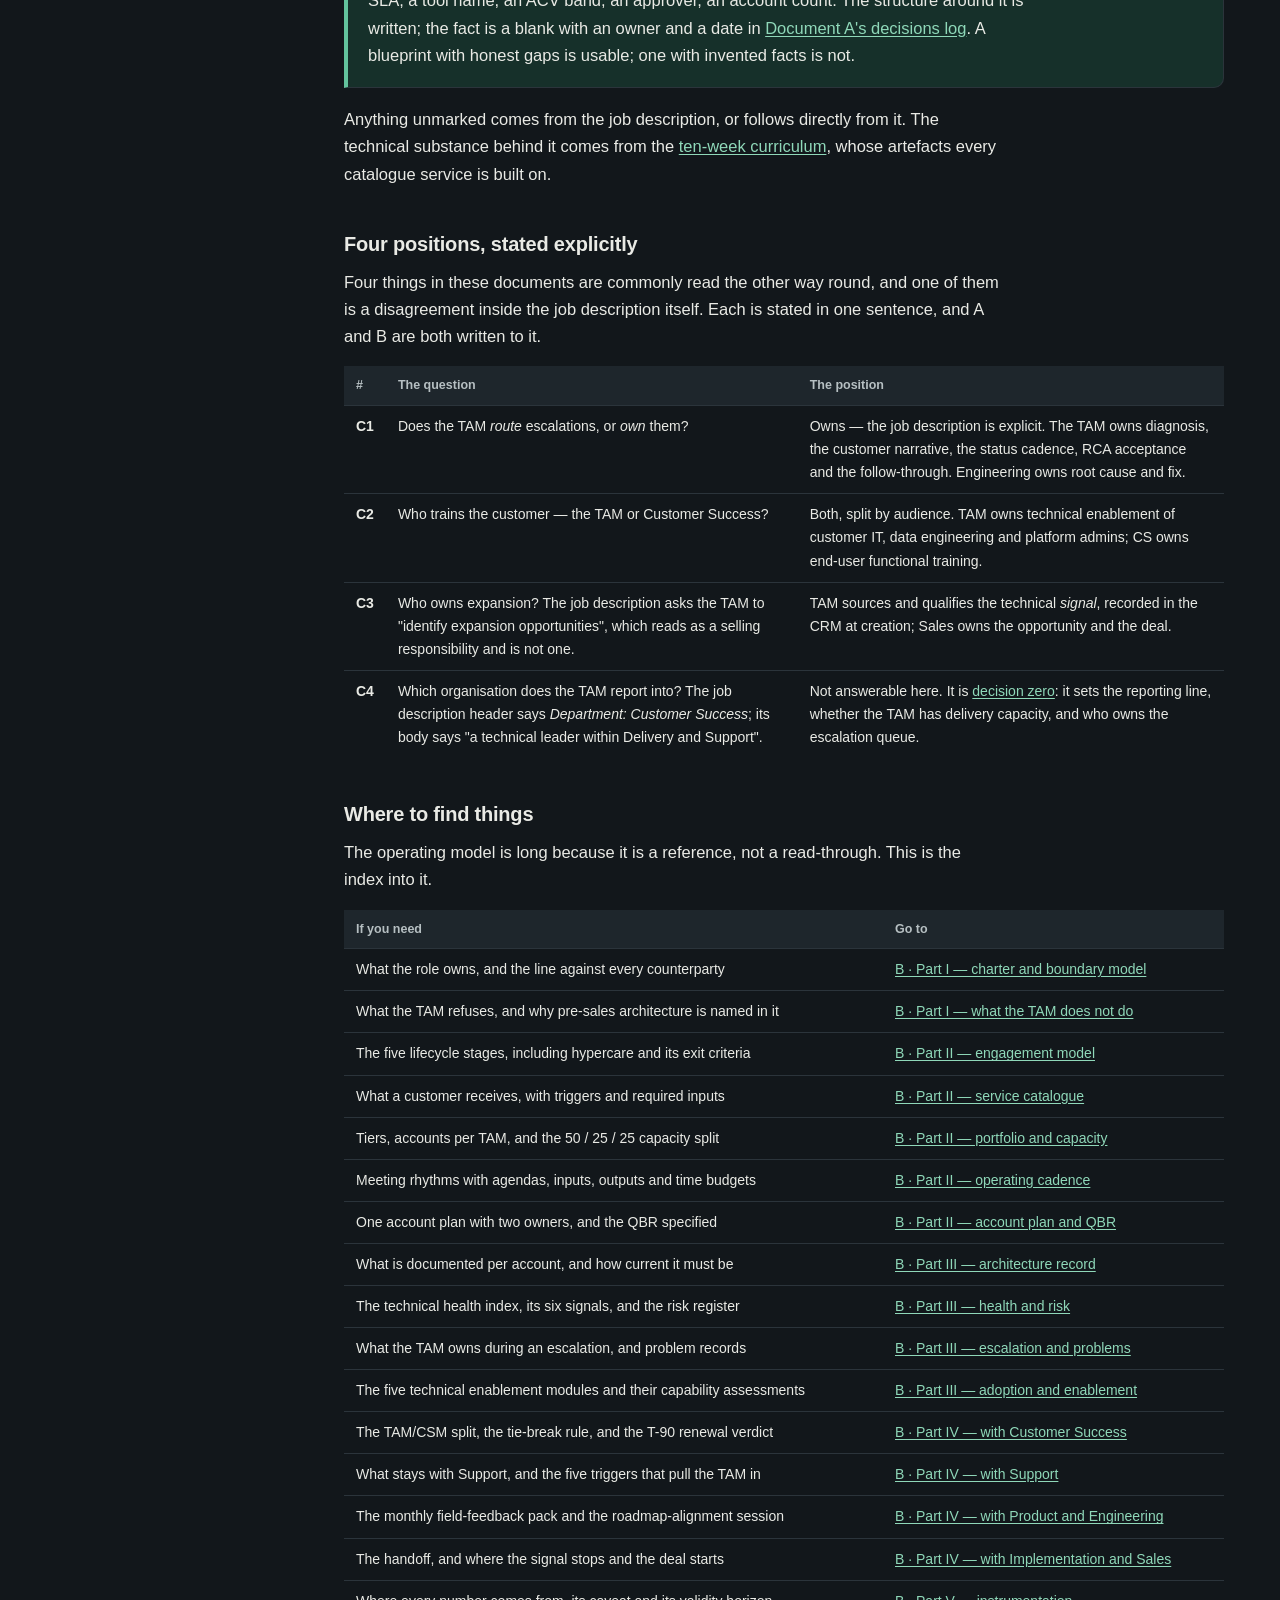
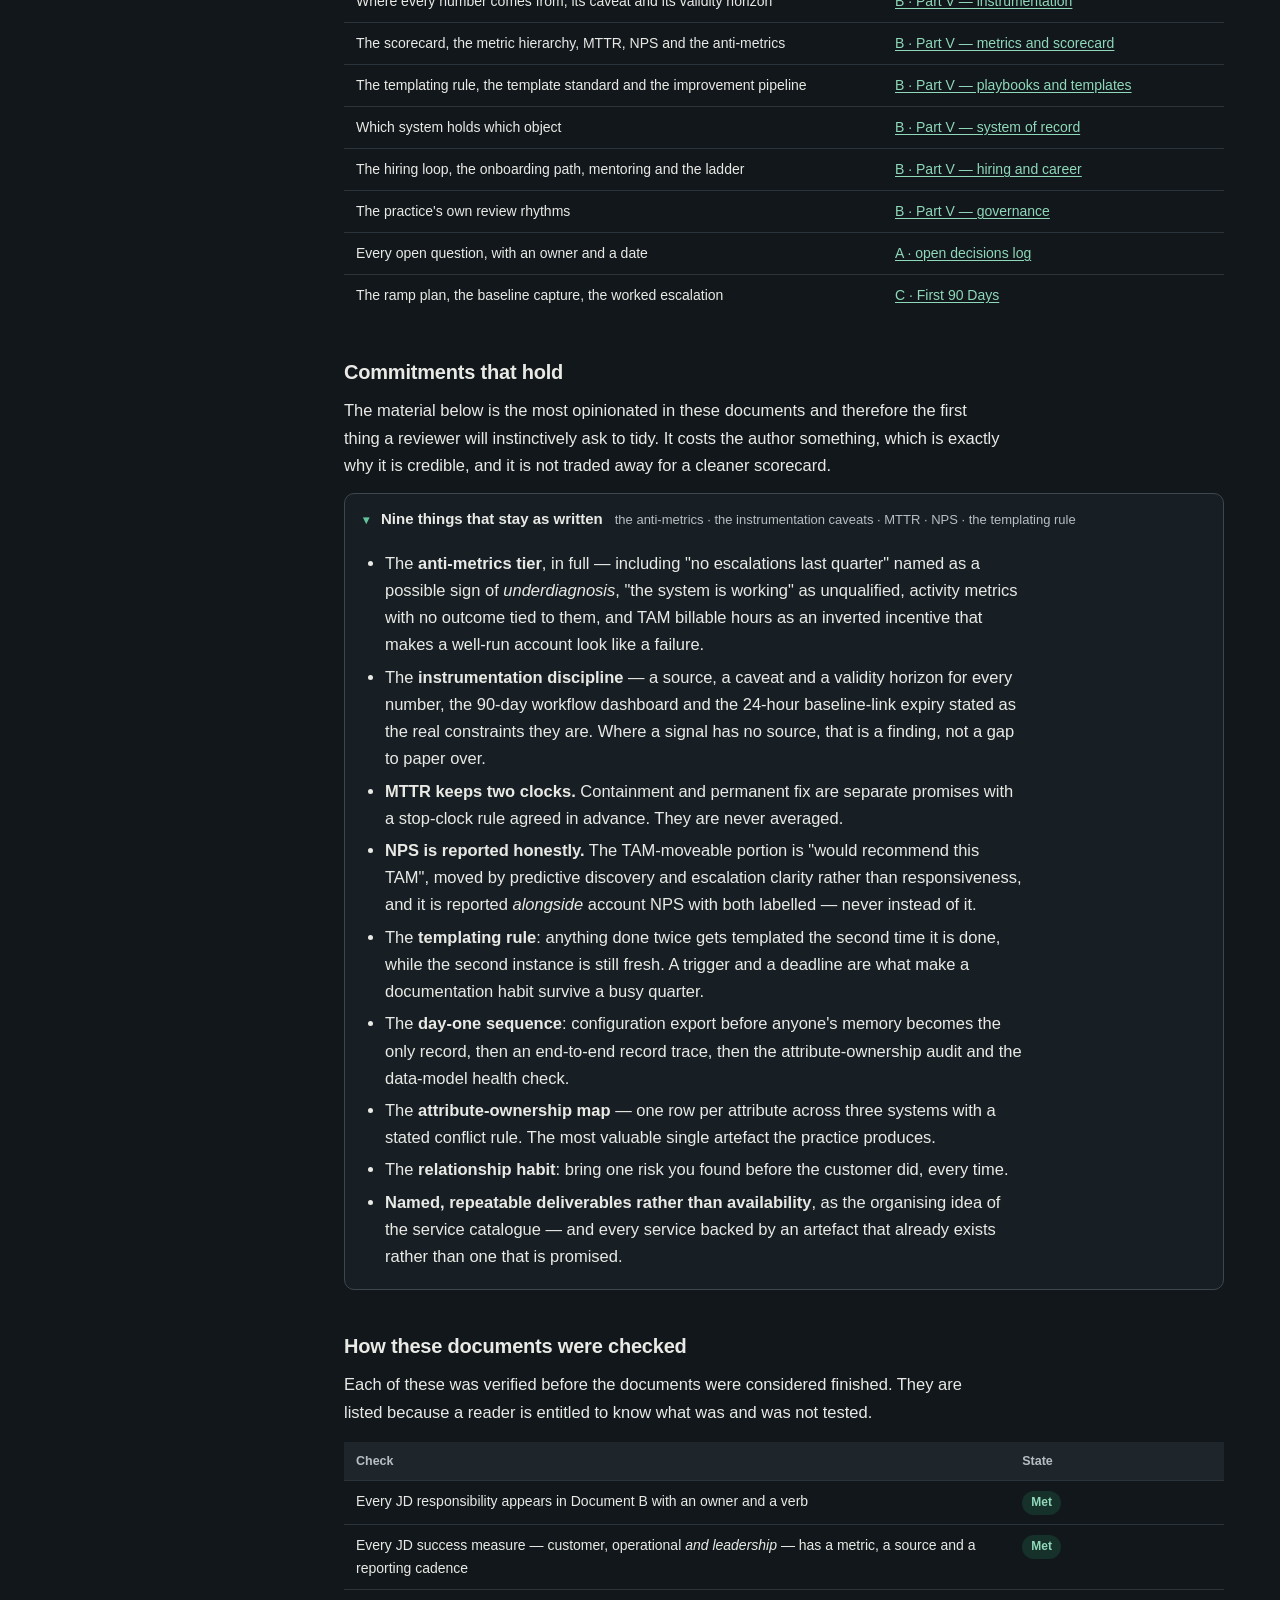
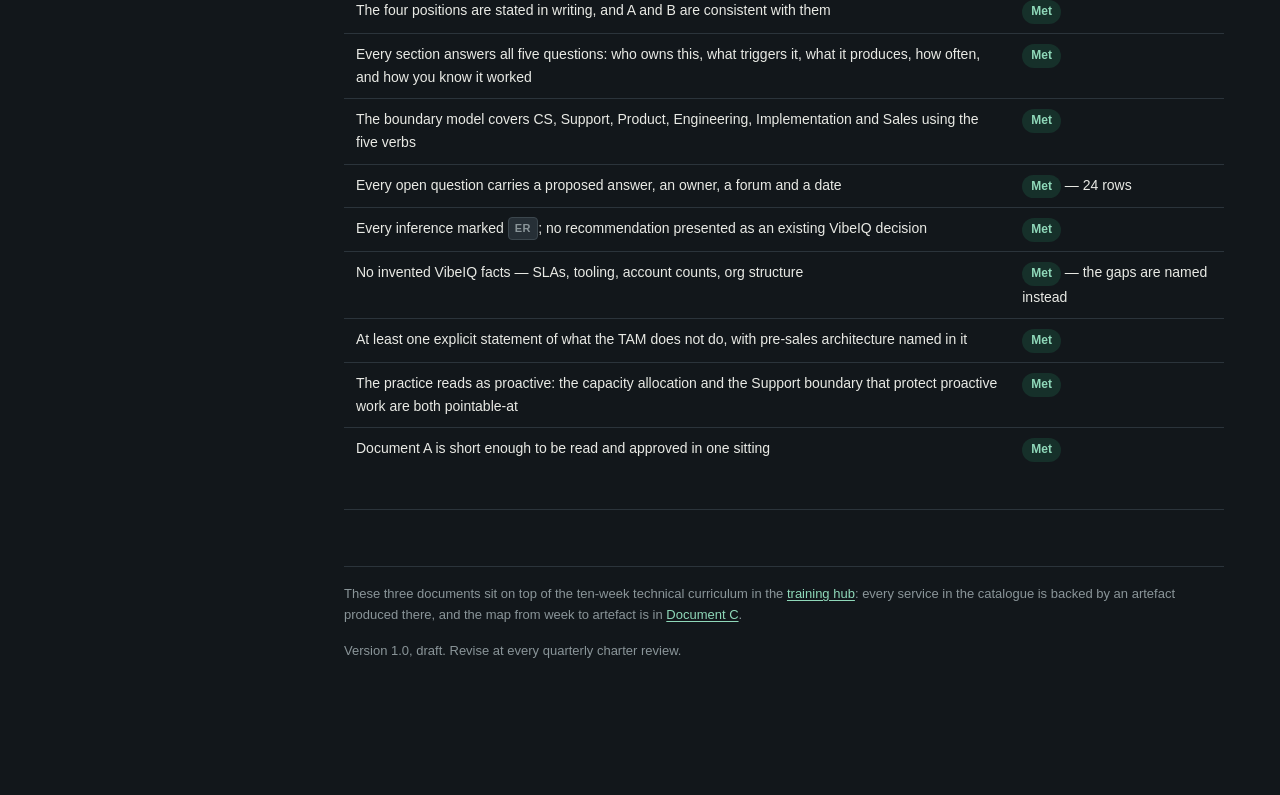
==== commit 1220b8f5: "Make the three documents read as standalone work Every mention of and comparison to the single-page " ====
--- a/practice/index.html
+++ b/practice/index.html
@@ -29,16 +29,16 @@
     <div class="sub">
       <a href="#three">Why three documents</a>
       <a href="#markers">The two markers</a>
-      <a href="#resolutions">Contradictions resolved</a>
-      <a href="#changes">What changed from the draft</a>
-      <a href="#checklist">Acceptance checklist</a>
+      <a href="#resolutions">Four positions stated</a>
+      <a href="#index">Where to find things</a>
+      <a href="#commitments">Commitments that hold</a>
+      <a href="#checklist">How these were checked</a>
     </div>
   </nav>
 
   <div class="navlabel">CONTEXT</div>
   <nav>
     <a href="../index.html">↩ Training hub (Weeks 1–10)</a>
-    <a href="../index.html#practice">↩ Original practice draft</a>
   </nav>
 
   <div class="navlabel">DISPLAY</div>
@@ -57,8 +57,8 @@
     <h2 class="title">The VibeIQ TAM practice</h2>
     <p class="lede">Three documents that define how Technical Account Management operates at VibeIQ:
       the decisions leadership has to sign, the blueprint for how the function runs, and the personal
-      ramp plan with its worked examples. Rebuilt from the single-page draft against the Technical
-      Account Manager job description.</p>
+      ramp plan with its worked examples. Written against the Technical Account Manager job
+      description and the ten-week curriculum behind it.</p>
 
     <div class="dgrid">
       <a class="dcard" href="charter.html">
@@ -95,12 +95,12 @@
 <!-- ==================================================================== -->
     <h3 id="three">Why three documents and not one</h3>
 
-    <p>The original draft was strong on technical substance and weak as an operating model, and the
-      root cause was structural: it interleaved three audiences with three different completion bars
-      in one page. A charter needs to be short enough to approve; a blueprint needs to be complete
-      enough to execute; a ramp plan is one person's and dates within a quarter. Written together they
-      pull against each other, and the charter — the part that actually needs a signature — ends up
-      buried at section 13 addressed to nobody.</p>
+    <p>Because they have three different completion bars, and writing them together makes all three
+      worse. A charter needs to be short enough to approve in one sitting; a blueprint needs to be
+      complete enough that someone else can execute it; a ramp plan belongs to one person and dates
+      within a quarter. Put them in one document and the part that actually needs a signature ends up
+      buried in the middle of it, addressed to nobody — which is the failure mode this split exists
+      to prevent.</p>
 
     <div class="tscroll">
       <table>
@@ -127,132 +127,111 @@
         log</a>. A blueprint with honest gaps is usable; one with invented facts is not.</p>
     </div>
 
-    <p>Anything unmarked comes from the job description or is carried forward from the original
-      practice draft, which is preserved at
-      <a class="link" href="../index.html#practice">#practice</a> in the training hub — its content is
-      untouched; only a pointer back to this folder has been added at the top of it.</p>
-
-<!-- ==================================================================== -->
-    <h3 id="resolutions">The four contradictions, resolved</h3>
-
-    <p>Between the draft and the job description, and in one case inside the job description itself.
-      Each is resolved in one sentence, and both A and B are written to the resolution.</p>
+    <p>Anything unmarked comes from the job description, or follows directly from it. The technical
+      substance behind it comes from the <a class="link" href="../index.html">ten-week curriculum</a>,
+      whose artefacts every catalogue service is built on.</p>
+
+<!-- ==================================================================== -->
+    <h3 id="resolutions">Four positions, stated explicitly</h3>
+
+    <p>Four things in these documents are commonly read the other way round, and one of them is a
+      disagreement inside the job description itself. Each is stated in one sentence, and A and B are
+      both written to it.</p>
 
     <div class="tscroll wide">
       <table>
-        <thead><tr><th style="width:3em">#</th><th>Conflict</th><th>Resolution</th></tr></thead>
-        <tbody>
-          <tr><td><strong>C1</strong></td><td>Escalation <em>routing</em> (draft) vs. <em>owning</em> escalated issues through to resolution (JD)</td><td>The JD wins. The TAM owns diagnosis, the customer narrative, the status cadence, RCA acceptance and the follow-through. Engineering owns root cause and fix.</td></tr>
-          <tr><td><strong>C2</strong></td><td>Training execution assigned to CS (draft) vs. hands-on training assigned to the TAM (JD)</td><td>Split by audience. TAM owns technical enablement of customer IT, data engineering and platform admins; CS owns end-user functional training.</td></tr>
-          <tr><td><strong>C3</strong></td><td>Expansion identification assigned to Sales, while the draft has the TAM spotting signals first</td><td>TAM sources and qualifies the technical <em>signal</em>, recorded in the CRM at creation; Sales owns the opportunity and the deal.</td></tr>
-          <tr><td><strong>C4</strong></td><td><em>Department: Customer Success</em> (JD header) vs. "a technical leader within Delivery and Support" (JD body)</td><td>Not resolvable here. It is <a class="link" href="charter.html#decisions">decision zero</a>: it sets the reporting line, whether the TAM has delivery capacity, and who owns the escalation queue.</td></tr>
-        </tbody>
-      </table>
-    </div>
-
-<!-- ==================================================================== -->
-    <h3 id="changes">What changed from the draft</h3>
+        <thead><tr><th style="width:3em">#</th><th>The question</th><th>The position</th></tr></thead>
+        <tbody>
+          <tr><td><strong>C1</strong></td><td>Does the TAM <em>route</em> escalations, or <em>own</em> them?</td><td>Owns — the job description is explicit. The TAM owns diagnosis, the customer narrative, the status cadence, RCA acceptance and the follow-through. Engineering owns root cause and fix.</td></tr>
+          <tr><td><strong>C2</strong></td><td>Who trains the customer — the TAM or Customer Success?</td><td>Both, split by audience. TAM owns technical enablement of customer IT, data engineering and platform admins; CS owns end-user functional training.</td></tr>
+          <tr><td><strong>C3</strong></td><td>Who owns expansion? The job description asks the TAM to "identify expansion opportunities", which reads as a selling responsibility and is not one.</td><td>TAM sources and qualifies the technical <em>signal</em>, recorded in the CRM at creation; Sales owns the opportunity and the deal.</td></tr>
+          <tr><td><strong>C4</strong></td><td>Which organisation does the TAM report into? The job description header says <em>Department: Customer Success</em>; its body says "a technical leader within Delivery and Support".</td><td>Not answerable here. It is <a class="link" href="charter.html#decisions">decision zero</a>: it sets the reporting line, whether the TAM has delivery capacity, and who owns the escalation queue.</td></tr>
+        </tbody>
+      </table>
+    </div>
+
+<!-- ==================================================================== -->
+    <h3 id="index">Where to find things</h3>
+
+    <p>The operating model is long because it is a reference, not a read-through. This is the index
+      into it.</p>
+
+    <div class="tscroll">
+      <table>
+        <thead><tr><th>If you need</th><th>Go to</th></tr></thead>
+        <tbody>
+          <tr><td>What the role owns, and the line against every counterparty</td><td><a class="link" href="operating-model.html#boundary">B · Part I — charter and boundary model</a></td></tr>
+          <tr><td>What the TAM refuses, and why pre-sales architecture is named in it</td><td><a class="link" href="operating-model.html#not-tam">B · Part I — what the TAM does not do</a></td></tr>
+          <tr><td>The five lifecycle stages, including hypercare and its exit criteria</td><td><a class="link" href="operating-model.html#lifecycle">B · Part II — engagement model</a></td></tr>
+          <tr><td>What a customer receives, with triggers and required inputs</td><td><a class="link" href="operating-model.html#catalogue">B · Part II — service catalogue</a></td></tr>
+          <tr><td>Tiers, accounts per TAM, and the 50 / 25 / 25 capacity split</td><td><a class="link" href="operating-model.html#portfolio">B · Part II — portfolio and capacity</a></td></tr>
+          <tr><td>Meeting rhythms with agendas, inputs, outputs and time budgets</td><td><a class="link" href="operating-model.html#cadence">B · Part II — operating cadence</a></td></tr>
+          <tr><td>One account plan with two owners, and the QBR specified</td><td><a class="link" href="operating-model.html#account-plan">B · Part II — account plan and QBR</a></td></tr>
+          <tr><td>What is documented per account, and how current it must be</td><td><a class="link" href="operating-model.html#architecture">B · Part III — architecture record</a></td></tr>
+          <tr><td>The technical health index, its six signals, and the risk register</td><td><a class="link" href="operating-model.html#health">B · Part III — health and risk</a></td></tr>
+          <tr><td>What the TAM owns during an escalation, and problem records</td><td><a class="link" href="operating-model.html#escalation">B · Part III — escalation and problems</a></td></tr>
+          <tr><td>The five technical enablement modules and their capability assessments</td><td><a class="link" href="operating-model.html#adoption">B · Part III — adoption and enablement</a></td></tr>
+          <tr><td>The TAM/CSM split, the tie-break rule, and the T-90 renewal verdict</td><td><a class="link" href="operating-model.html#with-cs">B · Part IV — with Customer Success</a></td></tr>
+          <tr><td>What stays with Support, and the five triggers that pull the TAM in</td><td><a class="link" href="operating-model.html#with-support">B · Part IV — with Support</a></td></tr>
+          <tr><td>The monthly field-feedback pack and the roadmap-alignment session</td><td><a class="link" href="operating-model.html#with-product">B · Part IV — with Product and Engineering</a></td></tr>
+          <tr><td>The handoff, and where the signal stops and the deal starts</td><td><a class="link" href="operating-model.html#with-impl">B · Part IV — with Implementation and Sales</a></td></tr>
+          <tr><td>Where every number comes from, its caveat and its validity horizon</td><td><a class="link" href="operating-model.html#instrumentation">B · Part V — instrumentation</a></td></tr>
+          <tr><td>The scorecard, the metric hierarchy, MTTR, NPS and the anti-metrics</td><td><a class="link" href="operating-model.html#metrics">B · Part V — metrics and scorecard</a></td></tr>
+          <tr><td>The templating rule, the template standard and the improvement pipeline</td><td><a class="link" href="operating-model.html#playbooks">B · Part V — playbooks and templates</a></td></tr>
+          <tr><td>Which system holds which object</td><td><a class="link" href="operating-model.html#tooling">B · Part V — system of record</a></td></tr>
+          <tr><td>The hiring loop, the onboarding path, mentoring and the ladder</td><td><a class="link" href="operating-model.html#people">B · Part V — hiring and career</a></td></tr>
+          <tr><td>The practice's own review rhythms</td><td><a class="link" href="operating-model.html#governance">B · Part V — governance</a></td></tr>
+          <tr><td>Every open question, with an owner and a date</td><td><a class="link" href="charter.html#decisions">A · open decisions log</a></td></tr>
+          <tr><td>The ramp plan, the baseline capture, the worked escalation</td><td><a class="link" href="first-90-days.html">C · First 90 Days</a></td></tr>
+        </tbody>
+      </table>
+    </div>
+
+<!-- ==================================================================== -->
+    <h3 id="commitments">Commitments that hold</h3>
+
+    <p>The material below is the most opinionated in these documents and therefore the first thing a
+      reviewer will instinctively ask to tidy. It costs the author something, which is exactly why it
+      is credible, and it is not traded away for a cleaner scorecard.</p>
 
     <details open>
-      <summary><span class="plabel">Written from scratch — thirteen missing pieces</span>
-        <span class="ppeek">hypercare · the Support boundary · a usable health index · the portfolio · leadership</span></summary>
-      <div class="tscroll">
-        <table>
-          <thead><tr><th>Piece</th><th>Where it lives now</th></tr></thead>
-          <tbody>
-            <tr><td><strong>M1</strong> Engagement model and lifecycle, five stages including hypercare</td><td><a class="link" href="operating-model.html#lifecycle">B · Part II</a></td></tr>
-            <tr><td><strong>M2</strong> TAM/CSM ownership model, one plan with two owners</td><td><a class="link" href="operating-model.html#with-cs">B · Part IV</a> and <a class="link" href="operating-model.html#account-plan">Part II</a></td></tr>
-            <tr><td><strong>M3</strong> Support boundary and the five escalation pull-in triggers</td><td><a class="link" href="operating-model.html#with-support">B · Part IV</a></td></tr>
-            <tr><td><strong>M4</strong> A usable technical health index built from platform signals</td><td><a class="link" href="operating-model.html#health">B · Part III</a></td></tr>
-            <tr><td><strong>M5</strong> Portfolio, tiers, accounts per TAM and the 50/25/25 capacity split</td><td><a class="link" href="operating-model.html#portfolio">B · Part II</a></td></tr>
-            <tr><td><strong>M6</strong> Product and Engineering interface, and the problem-record construct</td><td><a class="link" href="operating-model.html#with-product">B · Part IV</a></td></tr>
-            <tr><td><strong>M7</strong> Technical enablement as a catalogue service with five modules</td><td><a class="link" href="operating-model.html#adoption">B · Part III</a></td></tr>
-            <tr><td><strong>M8</strong> System of record — one object, one system</td><td><a class="link" href="operating-model.html#tooling">B · Part V</a></td></tr>
-            <tr><td><strong>M9</strong> Baseline capture, days 10–20, agreed with the customer in writing</td><td><a class="link" href="first-90-days.html#baseline">C · Phase 1</a></td></tr>
-            <tr><td><strong>M10</strong> Hiring, onboarding, mentoring and the career ladder</td><td><a class="link" href="operating-model.html#people">B · Part V</a></td></tr>
-            <tr><td><strong>M11</strong> The QBR, specified — three questions, agenda, prep timeline, the one-page technical block</td><td><a class="link" href="operating-model.html#account-plan">B · Part II</a></td></tr>
-            <tr><td><strong>M12</strong> Risk register design, with the two closure paths</td><td><a class="link" href="operating-model.html#health">B · Part III</a></td></tr>
-            <tr><td><strong>M13</strong> The T-90 renewal verdict and the practice's own governance rhythms</td><td><a class="link" href="operating-model.html#with-cs">B · Part IV</a> and <a class="link" href="operating-model.html#governance">Part V</a></td></tr>
-          </tbody>
-        </table>
-      </div>
-    </details>
-
-    <details>
-      <summary><span class="plabel">Deleted, and not replaced with a softer version</span>
-        <span class="ppeek">four things that survived the draft by being countable</span></summary>
+      <summary><span class="plabel">Nine things that stay as written</span>
+        <span class="ppeek">the anti-metrics · the instrumentation caveats · MTTR · NPS · the templating rule</span></summary>
       <ul>
-        <li><strong>Account health score as "risk indicators identified ÷ total possible".</strong> An
-          unknowable denominator, a numerator that rewards finding more risks, and a number that
-          measures the TAM rather than the account. Replaced by the six-signal
-          <a class="link" href="operating-model.html#health">technical health index</a>.</li>
-        <li><strong>"Scheduled QBR cadence adherence" as a metric.</strong> Satisfied by holding a bad
-          meeting — exactly the activity-without-outcome measure the draft's own anti-metrics tier
-          rejects. Replaced by <em>dated actions produced per QBR and closed by the next one</em>.</li>
-        <li><strong>"Zero drift incidents" as year-one evidence.</strong> Absence-of-event evidence,
-          the same failure as "no escalations last quarter". The evidence is the audit that ran and
-          the checklist that was adopted.</li>
-        <li><strong>"12-month technical roadmap with dependency tree" as a day 61–90 deliverable.</strong>
-          It presumes authority and inputs a ninety-day TAM does not have. Downgraded to a 12-month
-          roadmap <em>of themes</em>, co-authored with the customer's IT lead and explicitly dependent
-          on VibeIQ roadmap confirmation.</li>
+        <li>The <strong>anti-metrics tier</strong>, in full — including "no escalations last quarter"
+          named as a possible sign of <em>underdiagnosis</em>, "the system is working" as unqualified,
+          activity metrics with no outcome tied to them, and TAM billable hours as an inverted
+          incentive that makes a well-run account look like a failure.</li>
+        <li>The <strong>instrumentation discipline</strong> — a source, a caveat and a validity horizon
+          for every number, the 90-day workflow dashboard and the 24-hour baseline-link expiry stated
+          as the real constraints they are. Where a signal has no source, that is a finding, not a gap
+          to paper over.</li>
+        <li><strong>MTTR keeps two clocks.</strong> Containment and permanent fix are separate
+          promises with a stop-clock rule agreed in advance. They are never averaged.</li>
+        <li><strong>NPS is reported honestly.</strong> The TAM-moveable portion is "would recommend
+          this TAM", moved by predictive discovery and escalation clarity rather than responsiveness,
+          and it is reported <em>alongside</em> account NPS with both labelled — never instead of it.</li>
+        <li>The <strong>templating rule</strong>: anything done twice gets templated the second time it
+          is done, while the second instance is still fresh. A trigger and a deadline are what make a
+          documentation habit survive a busy quarter.</li>
+        <li>The <strong>day-one sequence</strong>: configuration export before anyone's memory becomes
+          the only record, then an end-to-end record trace, then the attribute-ownership audit and the
+          data-model health check.</li>
+        <li>The <strong>attribute-ownership map</strong> — one row per attribute across three systems
+          with a stated conflict rule. The most valuable single artefact the practice produces.</li>
+        <li>The <strong>relationship habit</strong>: bring one risk you found before the customer did,
+          every time.</li>
+        <li><strong>Named, repeatable deliverables rather than availability</strong>, as the organising
+          idea of the service catalogue — and every service backed by an artefact that already exists
+          rather than one that is promised.</li>
       </ul>
     </details>
 
-    <details>
-      <summary><span class="plabel">Preserved deliberately — the draft's strongest material</span>
-        <span class="ppeek">the material a reviewer instinctively asks to tidy</span></summary>
-      <p>Carried forward substantially intact, because it is the part that costs the author something
-        and therefore the part that is credible:</p>
-      <ul>
-        <li>The <strong>anti-metrics tier</strong>, including "no escalations last quarter" named as a
-          possible sign of underdiagnosis, "the system is working" as unqualified, activity metrics
-          with no outcome tie, and TAM billable hours as an inverted incentive.</li>
-        <li>The <strong>instrumentation discipline</strong> — a source, a caveat and a validity horizon
-          for every number, including the 90-day workflow dashboard and the 24-hour baseline link
-          expiry. Where a signal has no source, that is a finding, not a gap.</li>
-        <li>The <strong>honest MTTR treatment</strong> — containment and permanent-fix clocks kept
-          separate, a stop-clock rule agreed in advance, never averaged.</li>
-        <li>The <strong>honest NPS treatment</strong> — the TAM-moveable portion is "would recommend
-          this TAM", moved by predictive discovery and escalation clarity rather than responsiveness,
-          reported alongside account NPS with both labelled.</li>
-        <li>The <strong>templating rule</strong> — anything done twice gets templated the second time
-          it is done, while the second instance is still fresh — and the Tier 1/2/3 classification.</li>
-        <li>The <strong>day-one sequence</strong> — configuration export before anyone's memory, then
-          an end-to-end record trace, then the attribute-ownership audit and data-model health check.</li>
-        <li>The <strong>attribute-ownership map</strong>, one row per attribute across three systems
-          with a conflict rule.</li>
-        <li>The <strong>relationship habit</strong> — bring one risk you found before the customer did,
-          every time.</li>
-        <li><strong>"Named, repeatable deliverables rather than availability"</strong> as the
-          organising idea of the service catalogue.</li>
-        <li><strong>Every citation to the Week 1–10 artefacts</strong>, mapped explicitly in
-          <a class="link" href="first-90-days.html#artefact-map">Document C</a>.</li>
-      </ul>
-    </details>
-
-    <details>
-      <summary><span class="plabel">Reworked — nine pieces of existing content</span>
-        <span class="ppeek">the boundary table becomes the spine; the metric sections merge</span></summary>
-      <div class="tscroll">
-        <table>
-          <tbody>
-            <tr><th style="width:4em">E1</th><td>The boundary table is rebuilt with graded verbs and rows for Support, Implementation and the CSM, and placed at the top of both A and B.</td></tr>
-            <tr><th>E2</th><td>The service catalogue gains trigger, duration, required inputs, output artefact and who else is involved — then a map to lifecycle stage and tier.</td></tr>
-            <tr><th>E3</th><td>The two overlapping metric sections merge into one, anchored on the job description's fourteen criteria, with the four tiers folded in as a classification.</td></tr>
-            <tr><th>E4</th><td>A causal metric hierarchy replaces the flat tier list, with one rule — a level cannot be green while the level below it is red — and reporting split by audience.</td></tr>
-            <tr><th>E5</th><td>Operating detail added to the cadence rhythms, the improvement pipeline (WIP cap of three), instrumentation (dashboard, owner, manual flags) and template tiering (a six-part template standard).</td></tr>
-            <tr><th>E6</th><td>Days 31–90 rewritten as phase exit criteria and stakeholder checkpoints instead of one item per week.</td></tr>
-            <tr><th>E7</th><td>The inherited escalation moves to Document C and is referenced from B's escalation section.</td></tr>
-            <tr><th>E8</th><td>"Growth, technically led" is dissolved: the signals move into technical health, the handoff into the Sales section.</td></tr>
-            <tr><th>E9</th><td>The ask list becomes a decisions log with owners, forums, target dates and status.</td></tr>
-          </tbody>
-        </table>
-      </div>
-    </details>
-
-<!-- ==================================================================== -->
-    <h3 id="checklist">Acceptance checklist</h3>
+<!-- ==================================================================== -->
+    <h3 id="checklist">How these documents were checked</h3>
+
+    <p>Each of these was verified before the documents were considered finished. They are listed
+      because a reader is entitled to know what was and was not tested.</p>
 
     <div class="tscroll">
       <table>
@@ -260,11 +239,10 @@
         <tbody>
           <tr><td>Every JD responsibility appears in Document B with an owner and a verb</td><td><span class="pill p-green">Met</span></td></tr>
           <tr><td>Every JD success measure — customer, operational <em>and leadership</em> — has a metric, a source and a reporting cadence</td><td><span class="pill p-green">Met</span></td></tr>
-          <tr><td>C1–C4 resolved in writing, both documents consistent with the resolutions</td><td><span class="pill p-green">Met</span></td></tr>
-          <tr><td>M1–M13 written, or marked <span class="ni">NEEDS INPUT</span> with an owner in the decisions log</td><td><span class="pill p-green">Met</span></td></tr>
+          <tr><td>The four positions are stated in writing, and A and B are consistent with them</td><td><span class="pill p-green">Met</span></td></tr>
+          <tr><td>Every section answers all five questions: who owns this, what triggers it, what it produces, how often, and how you know it worked</td><td><span class="pill p-green">Met</span></td></tr>
           <tr><td>The boundary model covers CS, Support, Product, Engineering, Implementation and Sales using the five verbs</td><td><span class="pill p-green">Met</span></td></tr>
-          <tr><td>Nothing on the deletion list survives anywhere</td><td><span class="pill p-green">Met</span></td></tr>
-          <tr><td>Every item on the preserve list survives substantially intact</td><td><span class="pill p-green">Met</span></td></tr>
+          <tr><td>Every open question carries a proposed answer, an owner, a forum and a date</td><td><span class="pill p-green">Met</span> — 24 rows</td></tr>
           <tr><td>Every inference marked <span class="er">ER</span>; no recommendation presented as an existing VibeIQ decision</td><td><span class="pill p-green">Met</span></td></tr>
           <tr><td>No invented VibeIQ facts — SLAs, tooling, account counts, org structure</td><td><span class="pill p-green">Met</span> — the gaps are named instead</td></tr>
           <tr><td>At least one explicit statement of what the TAM does not do, with pre-sales architecture named in it</td><td><span class="pill p-green">Met</span></td></tr>
@@ -276,12 +254,10 @@
 
     <hr class="divider">
     <div class="foot">
-      <p>These three documents rebuild the <strong>Building the TAM practice</strong> section of the
-        training hub. The original is preserved at
-        <a class="link" href="../index.html#practice">#practice</a> — nothing has been deleted from it,
-        and its only edit is a pointer back to this folder.
-        The ten-week curriculum, the reference pages and the exam kit all remain in the
-        <a class="link" href="../index.html">hub</a>.</p>
+      <p>These three documents sit on top of the ten-week technical curriculum in the
+        <a class="link" href="../index.html">training hub</a>: every service in the catalogue is backed
+        by an artefact produced there, and the map from week to artefact is in
+        <a class="link" href="first-90-days.html#artefact-map">Document C</a>.</p>
       <p>Version 1.0, draft. Revise at every quarterly charter review.</p>
     </div>
 
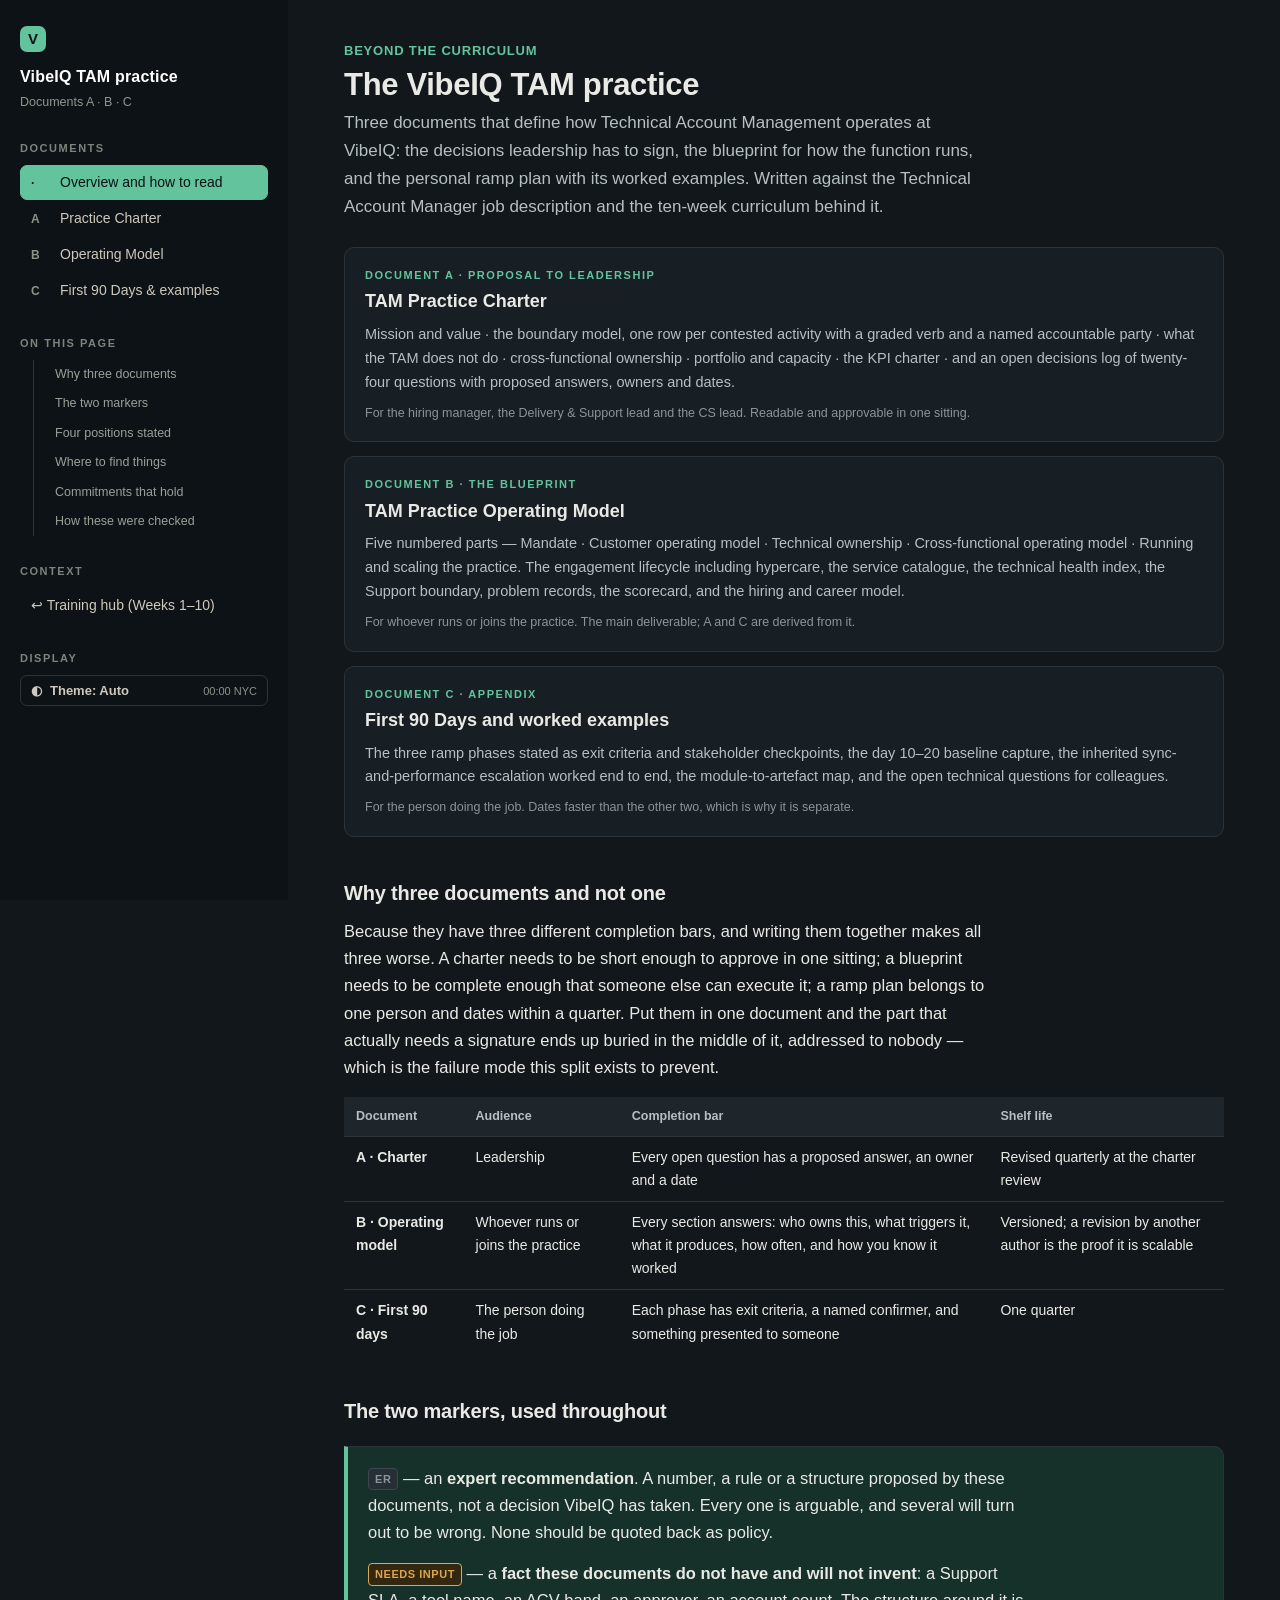
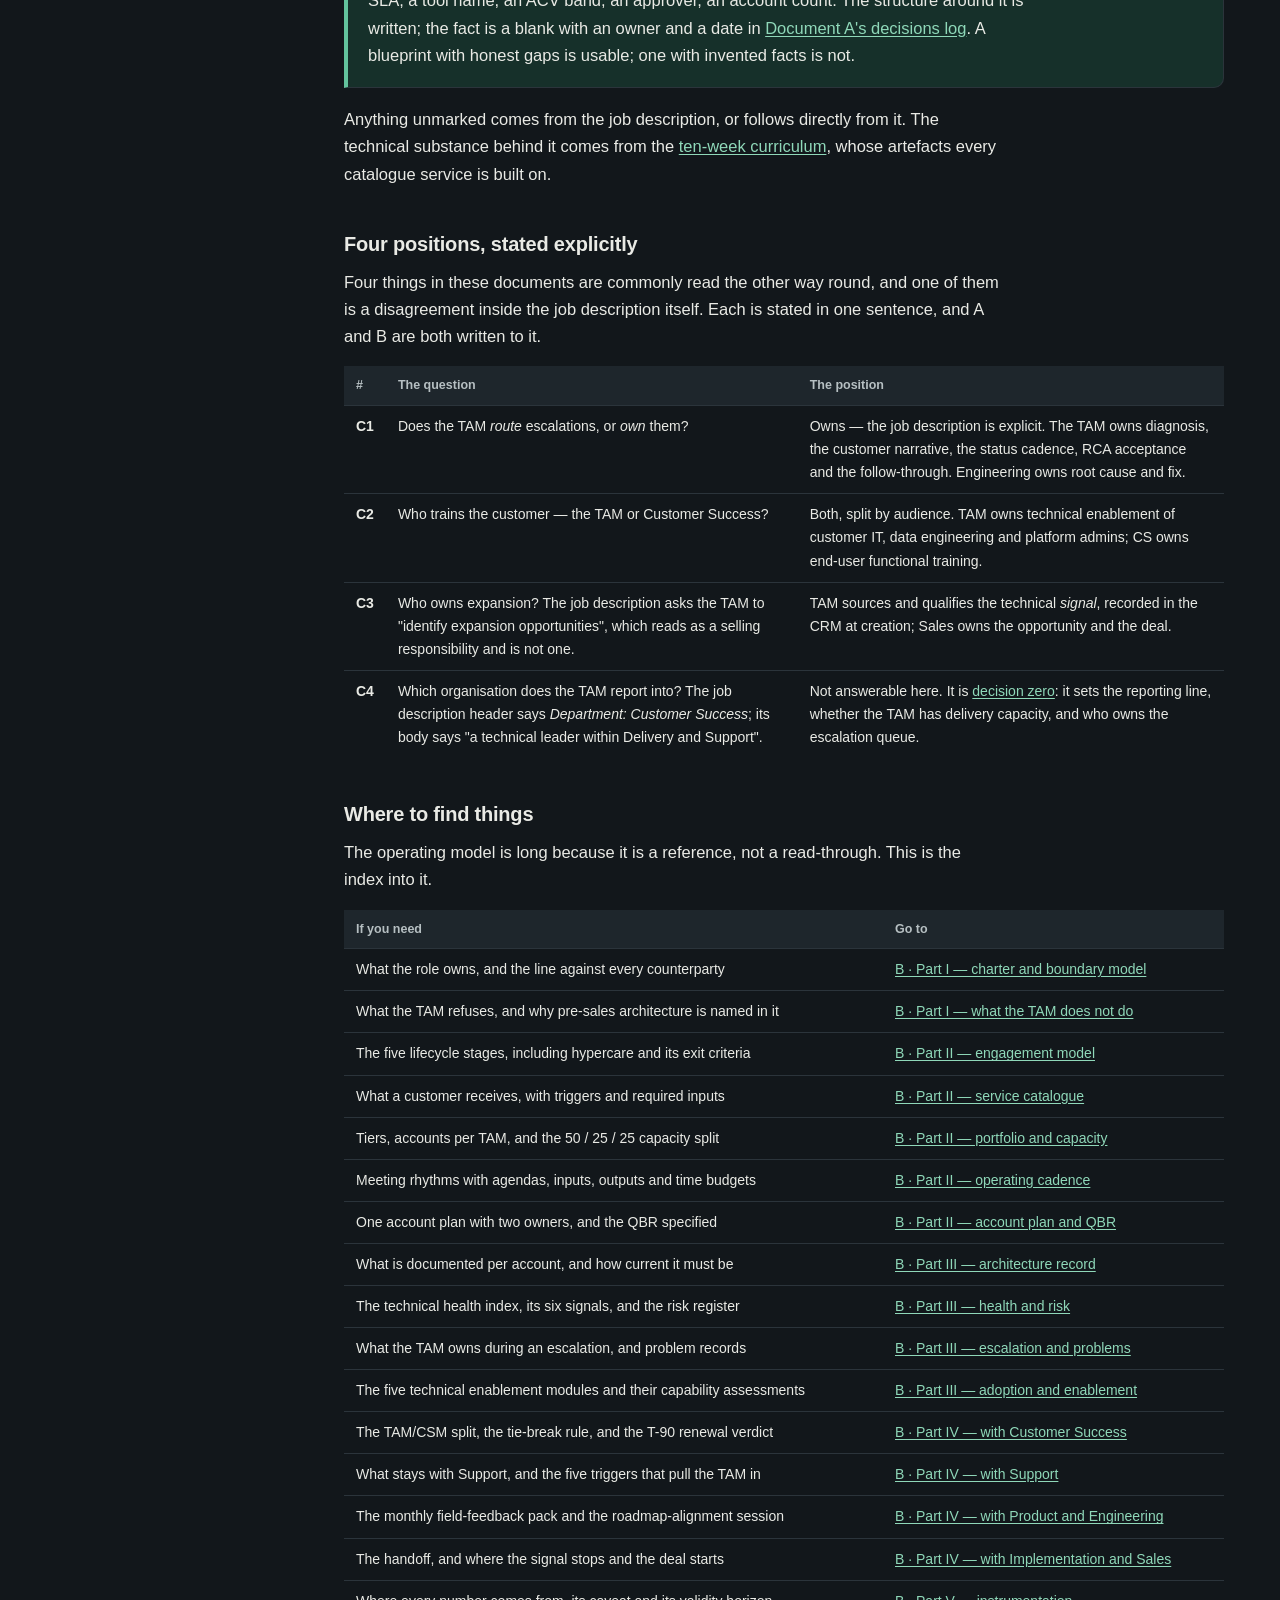
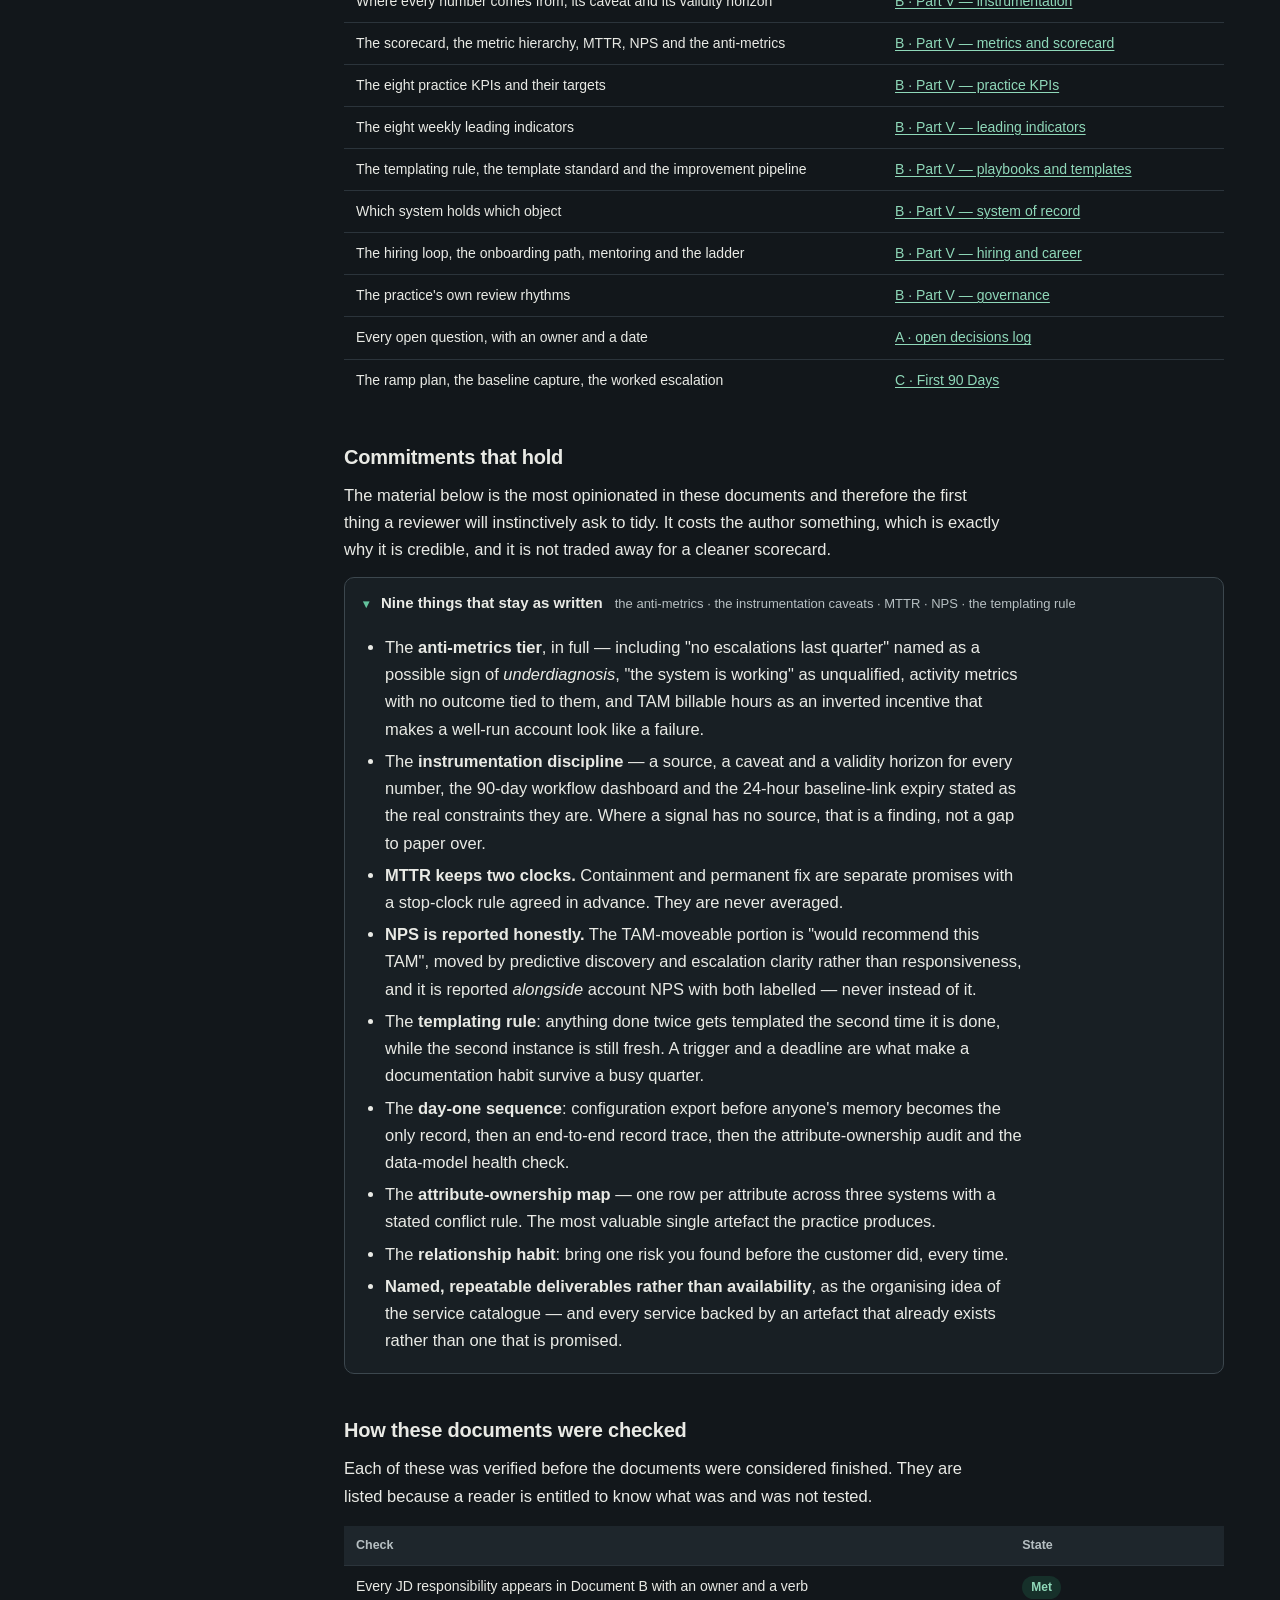
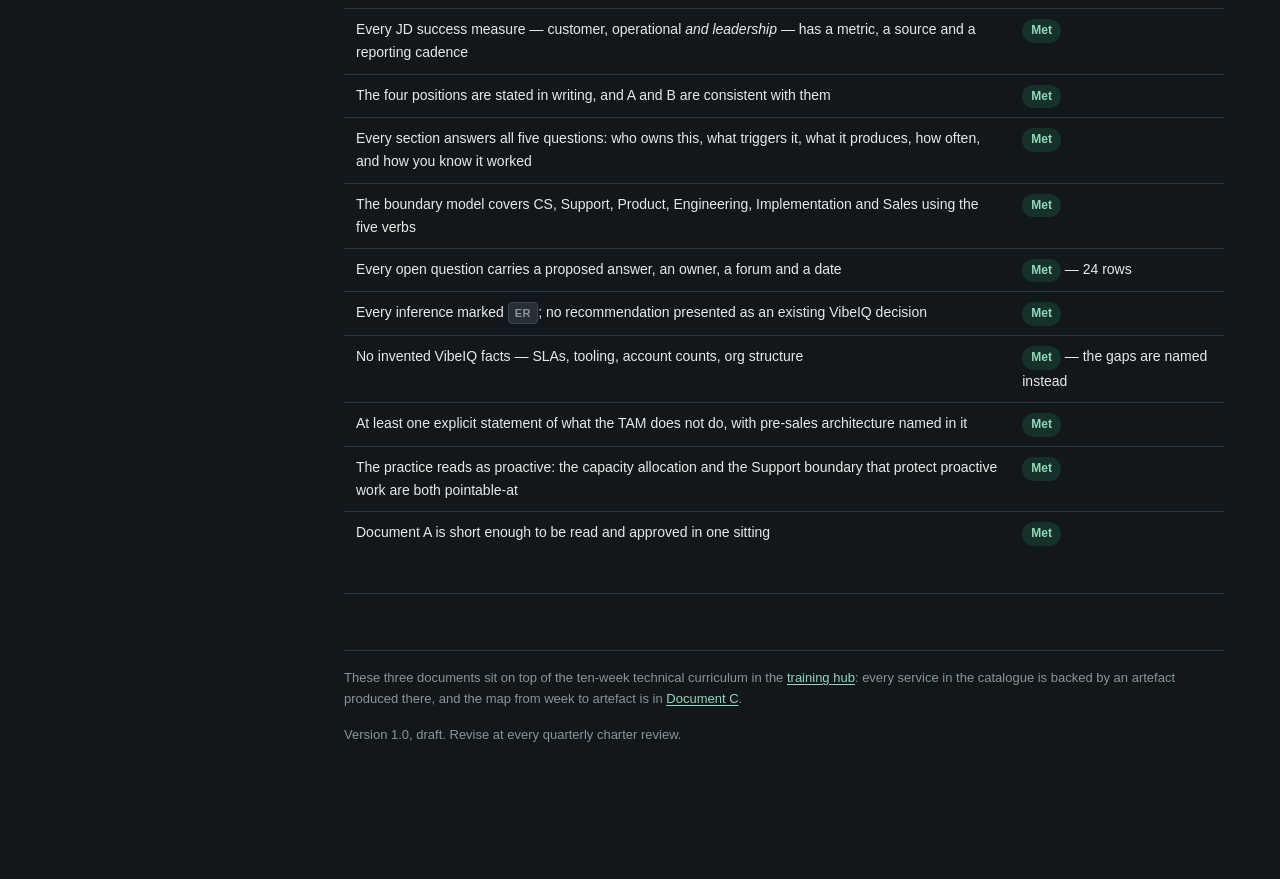
==== commit 7dd60950: "Restore the practice-KPI and leading-indicator tables Merging the old KPI and JD-criteria sections i" ====
--- a/practice/index.html
+++ b/practice/index.html
@@ -177,6 +177,8 @@
           <tr><td>The handoff, and where the signal stops and the deal starts</td><td><a class="link" href="operating-model.html#with-impl">B · Part IV — with Implementation and Sales</a></td></tr>
           <tr><td>Where every number comes from, its caveat and its validity horizon</td><td><a class="link" href="operating-model.html#instrumentation">B · Part V — instrumentation</a></td></tr>
           <tr><td>The scorecard, the metric hierarchy, MTTR, NPS and the anti-metrics</td><td><a class="link" href="operating-model.html#metrics">B · Part V — metrics and scorecard</a></td></tr>
+          <tr><td>The eight practice KPIs and their targets</td><td><a class="link" href="operating-model.html#practice-kpis">B · Part V — practice KPIs</a></td></tr>
+          <tr><td>The eight weekly leading indicators</td><td><a class="link" href="operating-model.html#leading-indicators">B · Part V — leading indicators</a></td></tr>
           <tr><td>The templating rule, the template standard and the improvement pipeline</td><td><a class="link" href="operating-model.html#playbooks">B · Part V — playbooks and templates</a></td></tr>
           <tr><td>Which system holds which object</td><td><a class="link" href="operating-model.html#tooling">B · Part V — system of record</a></td></tr>
           <tr><td>The hiring loop, the onboarding path, mentoring and the ladder</td><td><a class="link" href="operating-model.html#people">B · Part V — hiring and career</a></td></tr>
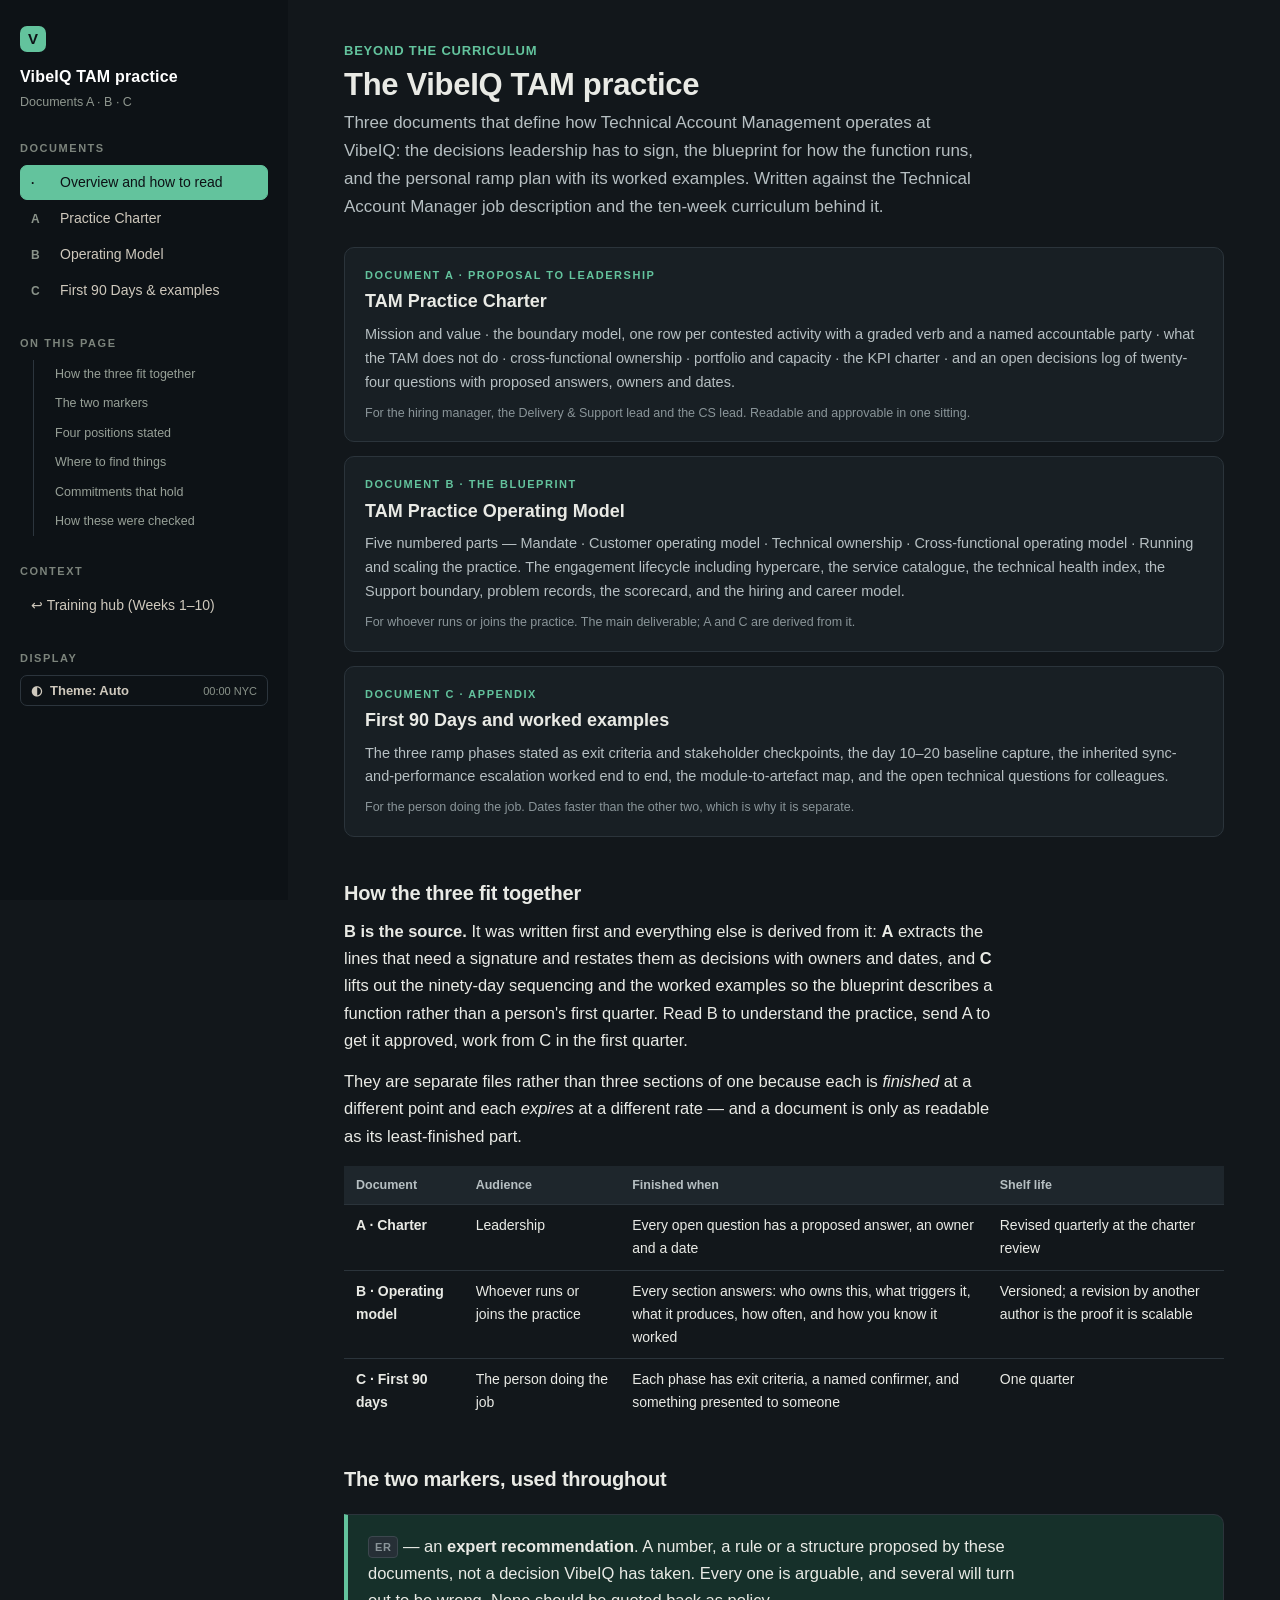
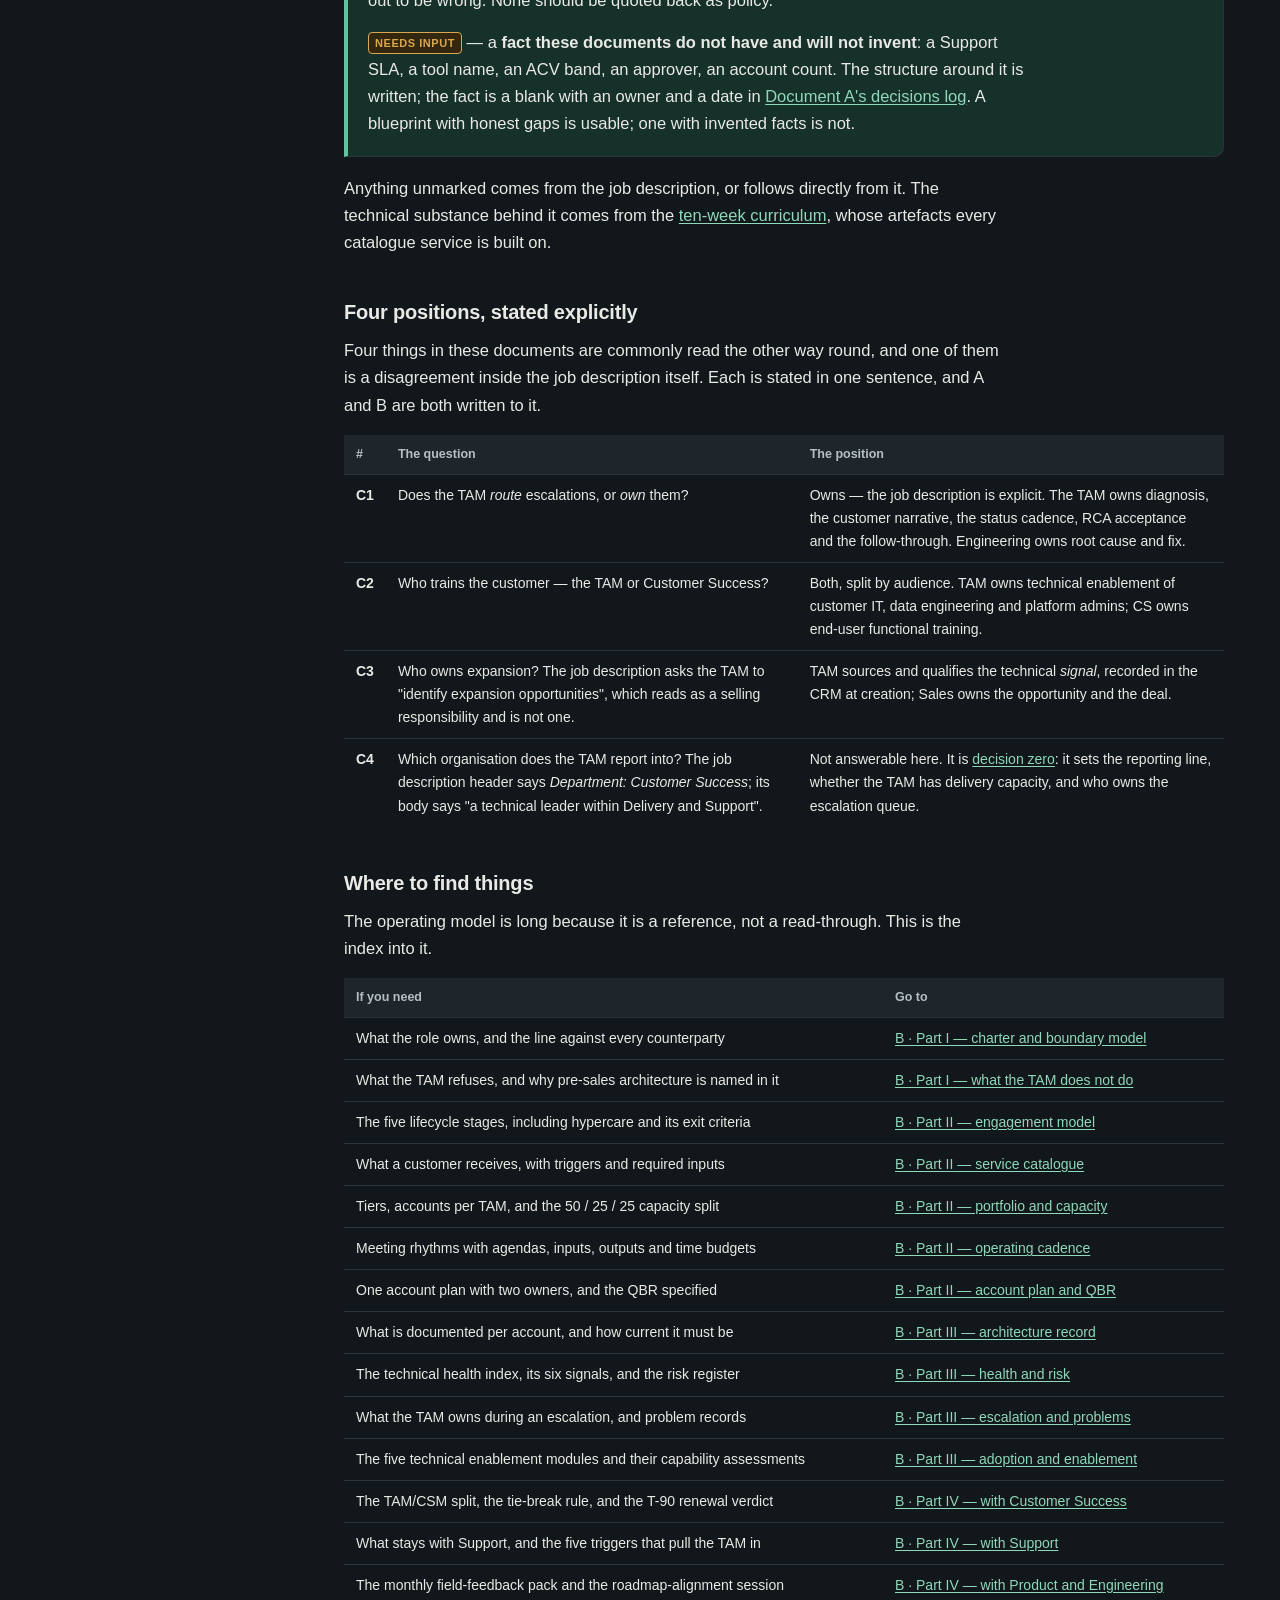
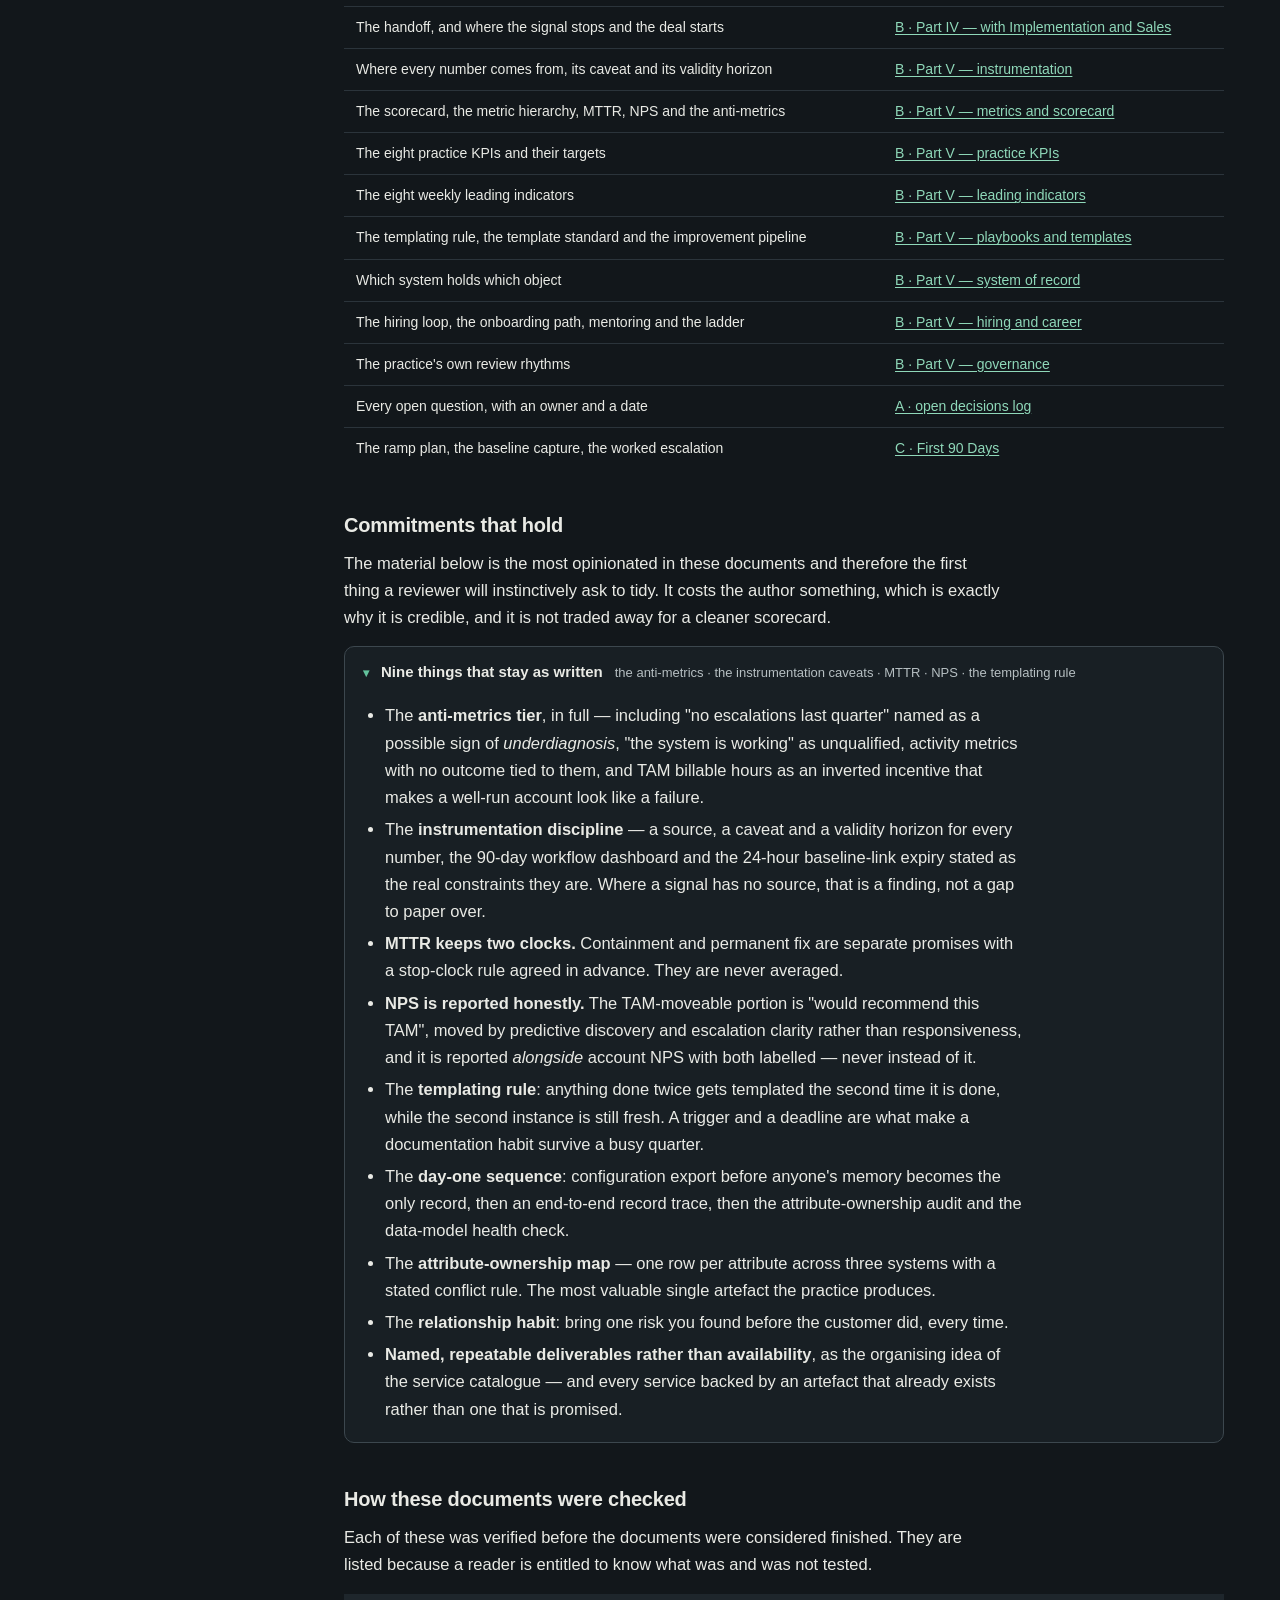
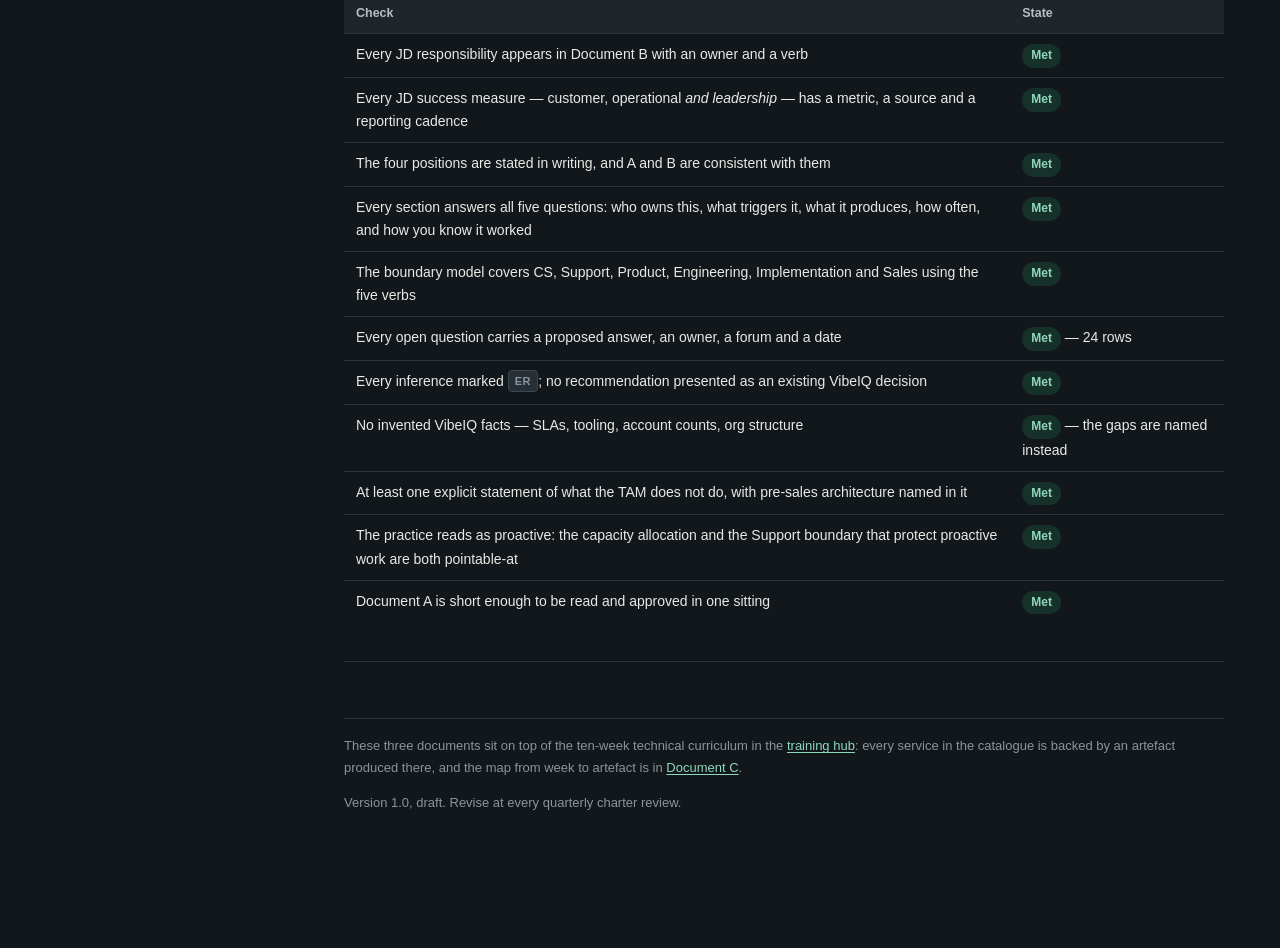
==== commit eff337de: "Retitle the overview's structure section "Why three documents and not one" answered a question nobod" ====
--- a/practice/index.html
+++ b/practice/index.html
@@ -27,7 +27,7 @@
   <div class="navlabel">ON THIS PAGE</div>
   <nav>
     <div class="sub">
-      <a href="#three">Why three documents</a>
+      <a href="#three">How the three fit together</a>
       <a href="#markers">The two markers</a>
       <a href="#resolutions">Four positions stated</a>
       <a href="#index">Where to find things</a>
@@ -93,18 +93,21 @@
     </div>
 
 <!-- ==================================================================== -->
-    <h3 id="three">Why three documents and not one</h3>
-
-    <p>Because they have three different completion bars, and writing them together makes all three
-      worse. A charter needs to be short enough to approve in one sitting; a blueprint needs to be
-      complete enough that someone else can execute it; a ramp plan belongs to one person and dates
-      within a quarter. Put them in one document and the part that actually needs a signature ends up
-      buried in the middle of it, addressed to nobody — which is the failure mode this split exists
-      to prevent.</p>
+    <h3 id="three">How the three fit together</h3>
+
+    <p><strong>B is the source.</strong> It was written first and everything else is derived from it:
+      <strong>A</strong> extracts the lines that need a signature and restates them as decisions with
+      owners and dates, and <strong>C</strong> lifts out the ninety-day sequencing and the worked
+      examples so the blueprint describes a function rather than a person's first quarter. Read B to
+      understand the practice, send A to get it approved, work from C in the first quarter.</p>
+
+    <p>They are separate files rather than three sections of one because each is <em>finished</em> at
+      a different point and each <em>expires</em> at a different rate — and a document is only as
+      readable as its least-finished part.</p>
 
     <div class="tscroll">
       <table>
-        <thead><tr><th>Document</th><th>Audience</th><th>Completion bar</th><th>Shelf life</th></tr></thead>
+        <thead><tr><th>Document</th><th>Audience</th><th>Finished when</th><th>Shelf life</th></tr></thead>
         <tbody>
           <tr><td><strong>A · Charter</strong></td><td>Leadership</td><td>Every open question has a proposed answer, an owner and a date</td><td>Revised quarterly at the charter review</td></tr>
           <tr><td><strong>B · Operating model</strong></td><td>Whoever runs or joins the practice</td><td>Every section answers: who owns this, what triggers it, what it produces, how often, and how you know it worked</td><td>Versioned; a revision by another author is the proof it is scalable</td></tr>
